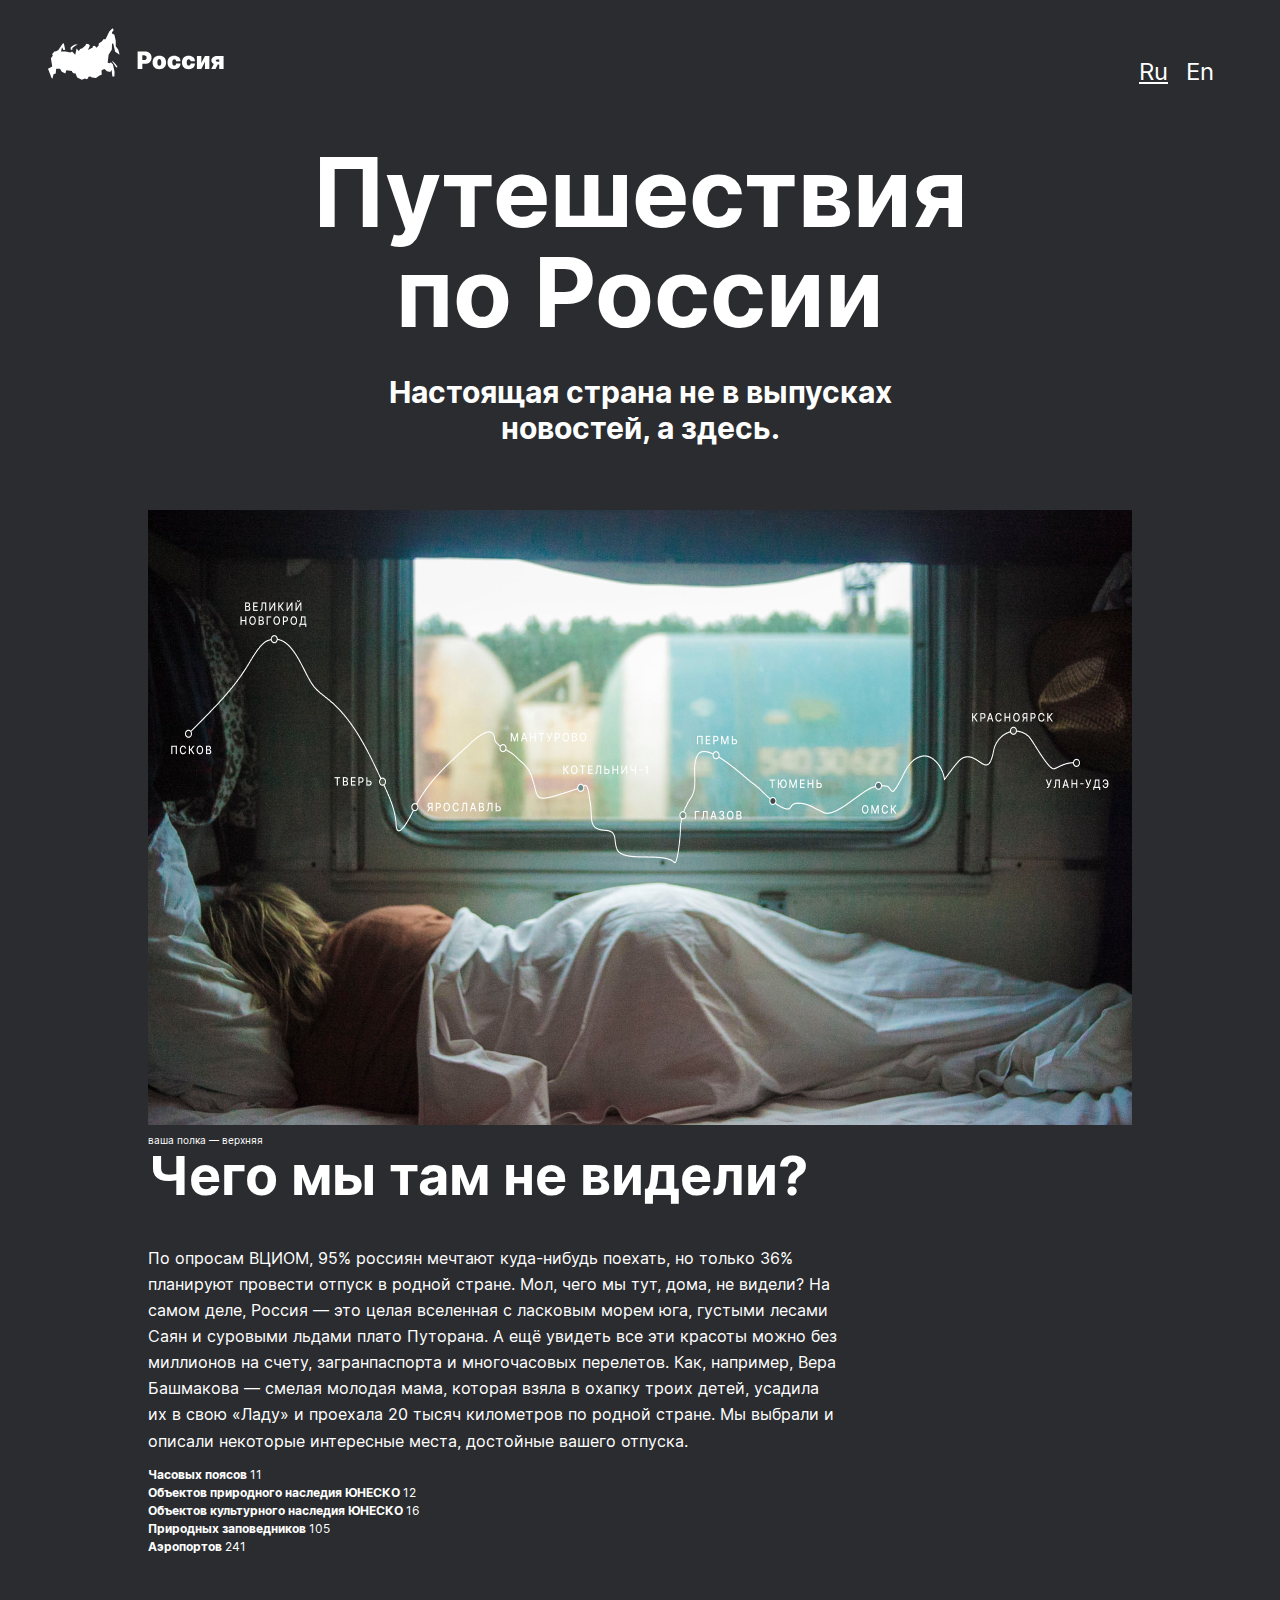
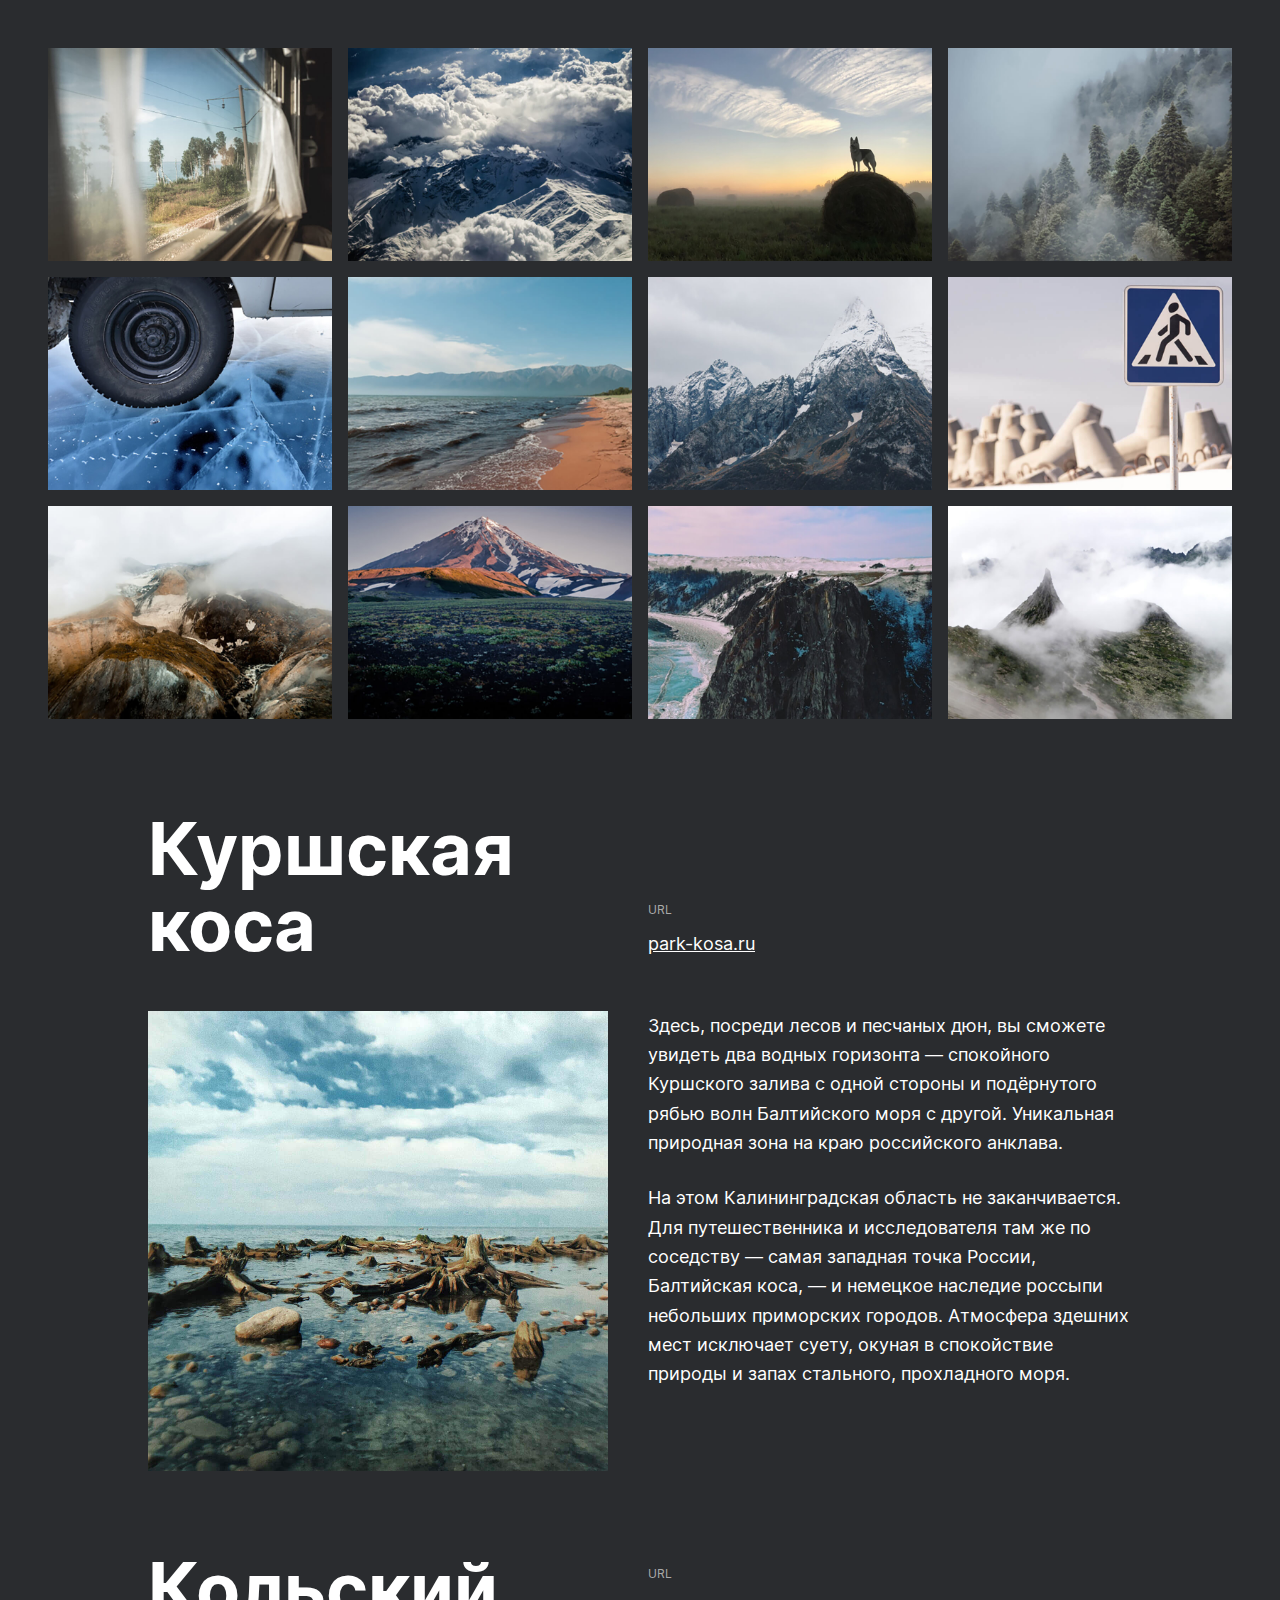
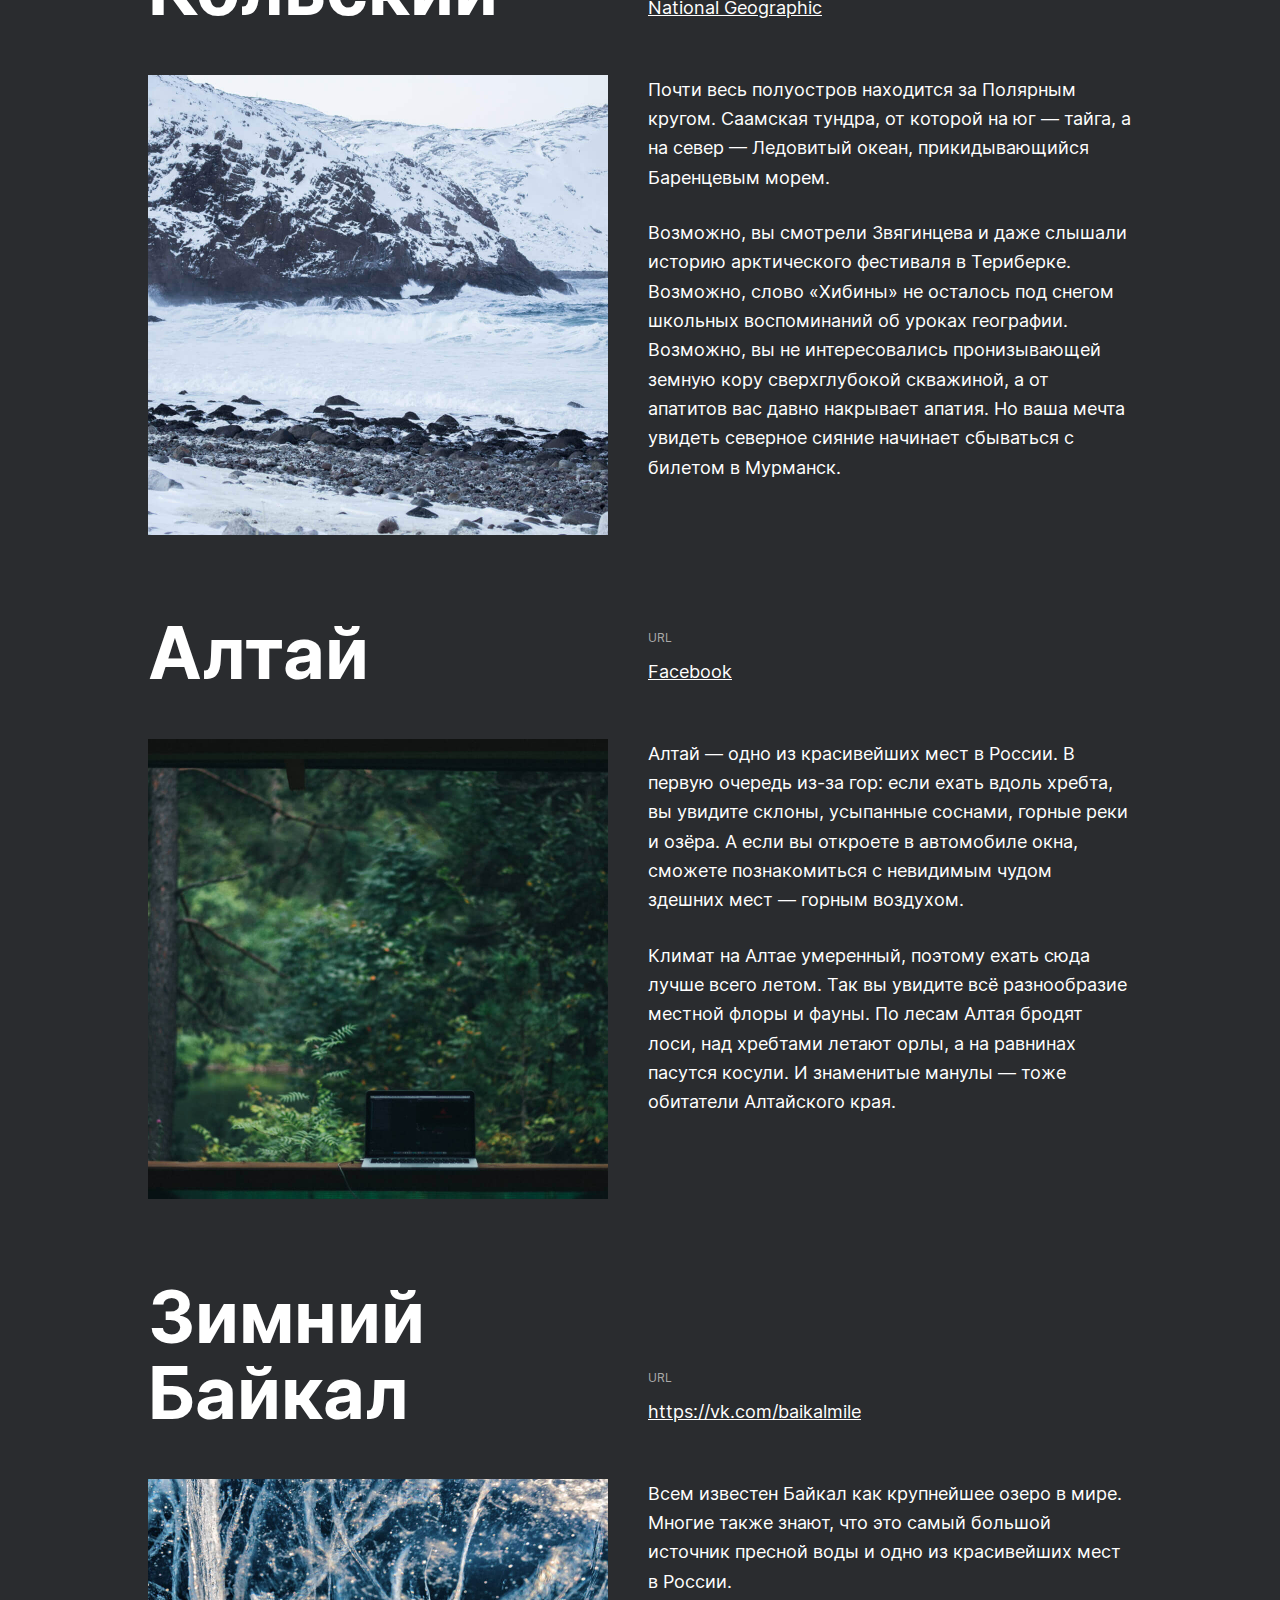
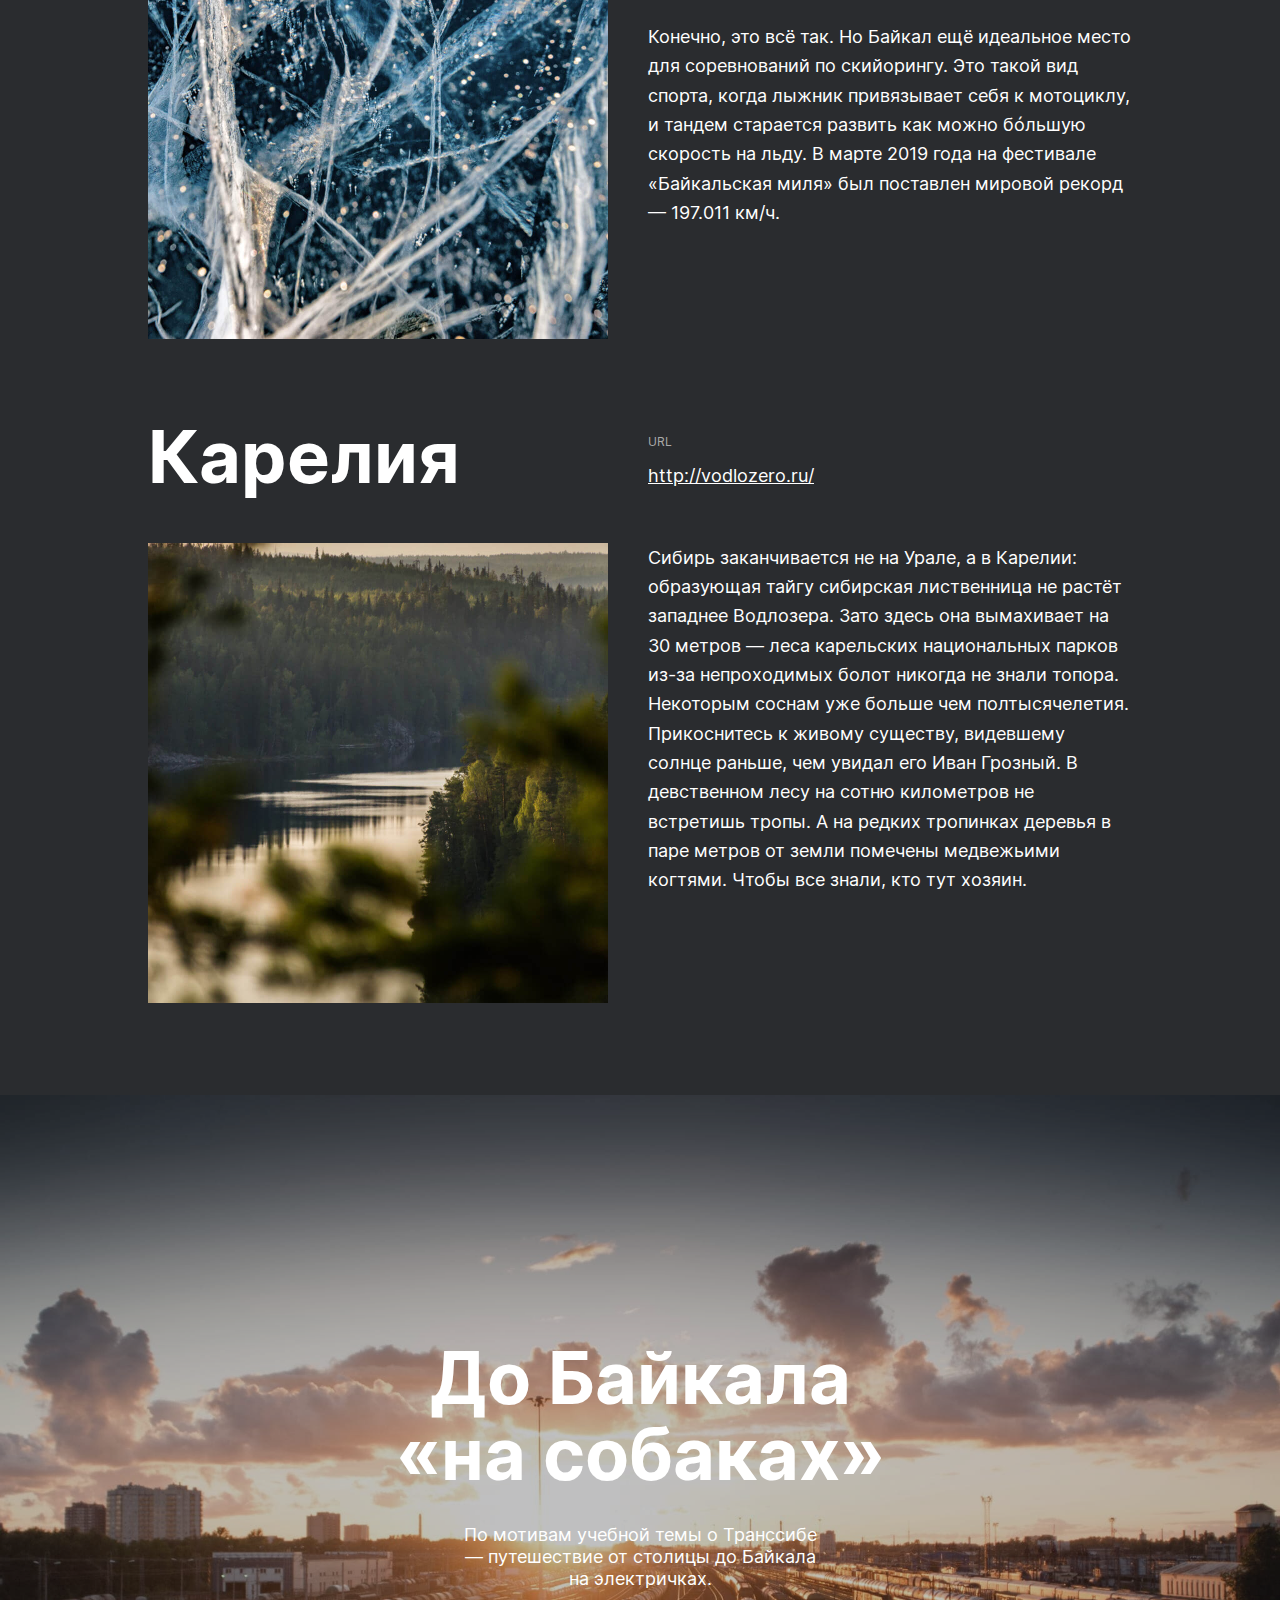
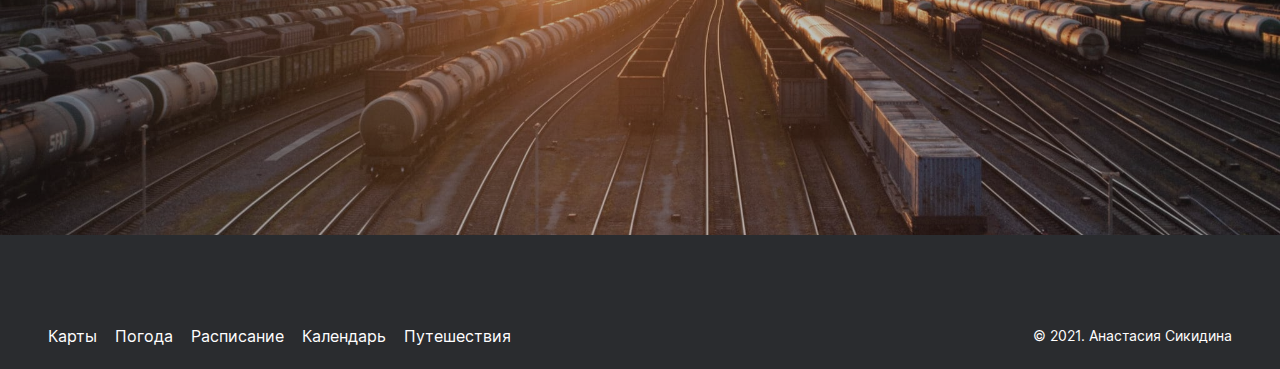
==== index.html @ 718be1f3 "russian__travel" ====
<!DOCTYPE html>
<html lang="ru">
<head>
  <meta charset="UTF-8">
  <meta name="viewport" content="width=device-width, initial-scale=1.0">
  <title>Путешествия по России</title>
  <link rel="stylesheet" href="./pages/index.css">
</head>

<body>
    
  <div class="page">

    <header class="header">

        <img class="header__logo" src="./images/header-logo.svg" alt="Россия логотип">
        <ul class="header__lang-links">
            <li>
              <a href="#" class="header__lang-link header__lang-link_active">Ru</a>
            </li>
            <li>
              <a href="#" class="header__lang-link">En</a>
            </li>
        </ul>

    </header>

    <main class="content">

      <section class="lead">

        <h1 class="lead__title">Путешествия по России</h1>
        <h2 class="lead__subtitle">Настоящая страна не в выпусках новостей, а здесь.</h2>
        <img class="lead__image" src="./images/polka__lead.png" alt="Верхняя полка">
        <p class="lead__caption">ваша полка — верхняя</p>
     
      </section>

      <section class="intro">

        <h2 class="intro__title">Чего мы там не видели?</h2>

        <p class="intro__text">По опросам ВЦИОМ, 95% россиян мечтают куда-нибудь поехать, но только 36%
                               планируют провести отпуск в родной стране. Мол, чего мы тут, дома, не видели? На 
                               самом деле, Россия — это целая вселенная с ласковым морем юга, густыми лесами 
                               Саян и суровыми льдами плато Путорана. А ещё увидеть все эти красоты можно без 
                               миллионов на счету, загранпаспорта и многочасовых перелетов. Как, например, Вера 
                               Башмакова — смелая молодая мама, которая взяла в охапку троих детей, усадила их 
                               в свою «Ладу» и проехала 20 тысяч километров по родной стране. Мы выбрали и 
                               описали некоторые интересные места, достойные вашего отпуска.
                              </p>
        
        <ul class="intro__list">
          <li class="intro__list-item">Часовых поясов <span class="intro__list-number">11</span></li> 
          
          <li class="intro__list-item">Объектов природного наследия ЮНЕСКО <span class="intro__list-number">12</span></li>

          <li class="intro__list-item">Объектов культурного наследия ЮНЕСКО <span class="intro__list-number">16</span></li>

          <li class="intro__list-item">Природных заповедников <span class="intro__list-number">105</span></li>

          <li class="intro__list-item">Аэропортов <span class="intro__list-number">241</span></li>
        </ul>                      
      </section>

      <section class="photo-grid">
        <img class="photo-grid__item" src="./images/photo-grid-train.jpg" alt="train">

        <img class="photo-grid__item" src="./images/photo-grid-atharva-tulsi.jpg" alt="mountins">

        <img class="photo-grid__item" src="./images/photo-grid-tuman.jpg" alt="fog">

        <img class="photo-grid__item" src="./images/photo-grid-sochi.jpg" alt="sochi">

        <img class="photo-grid__item" src="./images/photo-grid-arisa.jpg" alt="ice">

        <img class="photo-grid__item" src="./images/photo-grid-baikal.jpg" alt="baikal">

        <img class="photo-grid__item" src="./images/photo-grid-elbrus.jpg" alt="elbrus">

        <img class="photo-grid__item" src="./images/photo-grid-kondratiev.jpg" alt="sign">

        <img class="photo-grid__item" src="./images/photo-grid-kamchatka-1.jpg" alt="kamchatka">

        <img class="photo-grid__item" src="./images/photo-grid-kamchatka-2.jpg" alt="kamchatka2">

        <img class="photo-grid__item" src="./images/photo-grid-baikal-2.jpg" alt="baikal2">

        <img class="photo-grid__item" src="./images/photo-grid-ergaki.jpg" alt="ergaki">

      </section>
      
      <section class="places">
        <article class="place">

          <h2 class="place__title">Куршская коса</h2>

          <div class="place__website">
            <p class="place__url-heading">URL</p>

            <a class="place__link" href="http://park-kosa.ru" target="_blank" rel="noopener">park-kosa.ru</a>

          </div>  

          <img class="place__image" src="./images/place-kosa.jpg" alt="kurshskaiya kosa">

          <div class="place__paragraphs">
              <p class="place__paragraph">Здесь, посреди лесов и песчаных дюн, вы сможете
                                        увидеть два водных горизонта — спокойного
                                        Куршского залива с одной стороны и подёрнутого
                                        рябью волн Балтийского моря с другой. Уникальная 
                                        природная зона на краю российского анклава.
                                      </p>

              <p class="place__paragraph">На этом Калининградская область не заканчивается. 
                                        Для путешественника и исследователя там же по 
                                        соседству — самая западная точка России, 
                                        Балтийская коса, — и немецкое наследие россыпи 
                                        небольших приморских городов. Атмосфера здешних 
                                        мест исключает суету, окуная в спокойствие 
                                        природы и запах стального, прохладного моря.
                                      </p>
          </div>

        </article>

        <article class="place">

          <h2 class="place__title">Кольский</h2>

          <div class="place__website">
            <p class="place__url-heading">URL</p>

            <a class="place__link" href="https://yourshot.nationalgeographic.com/photos/?keywords=kolskiy" target="_blank" rel="noopener">National Geographic</a>
          
          </div>  
          
          <img class="place__image" src="./images/place-kolsky.jpg" alt="kolsky">

          <div class="place__paragraphs">
              <p class="place__paragraph">Почти весь полуостров находится за Полярным 
                                        кругом. Саамская тундра, от которой на юг — 
                                        тайга, а на север — Ледовитый океан, 
                                        прикидывающийся Баренцевым морем.
                                      </p>

              <p class="place__paragraph">Возможно, вы смотрели Звягинцева и даже слышали 
                                        историю арктического фестиваля в Териберке. 
                                        Возможно, слово «Хибины» не осталось под снегом 
                                        школьных воспоминаний об уроках географии. 
                                        Возможно, вы не интересовались пронизывающей 
                                        земную кору сверхглубокой скважиной, а от апатитов 
                                        вас давно накрывает апатия. Но ваша мечта увидеть 
                                        северное сияние начинает сбываться с билетом
                                        в Мурманск.
                                      </p>   
          </div>                                                 
          

        </article>

        <article class="place">

          <h2 class="place__title">Алтай</h2>

          <div class="place__website">
            <p class="place__url-heading">URL</p>

            <a class="place__link" href=" https://www.facebook.com/vera.bashmakova/posts/10156011613718822" target="_blank" rel="noopener">Facebook</a>

          </div>

          <img class="place__image" src="./images/place-altai.jpg" alt="altai">
          
          <div class="place__paragraphs">
              <p class="place__paragraph">Алтай — одно из красивейших мест в России. 
                                        В первую очередь из-за гор: если ехать вдоль хребта, 
                                        вы увидите склоны, усыпанные соснами, горные реки 
                                        и озёра. А если вы откроете в автомобиле окна, 
                                        сможете познакомиться с невидимым чудом здешних 
                                        мест — горным воздухом.
                                      </p>

              <p class="place__paragraph">Климат на Алтае умеренный, поэтому ехать сюда 
                                        лучше всего летом. Так вы увидите всё разнообразие 
                                        местной флоры и фауны. По лесам Алтая бродят 
                                        лоси, над хребтами летают орлы, а на равнинах 
                                        пасутся косули. И знаменитые манулы — тоже 
                                        обитатели Алтайского края.
                                      </p>                          
          </div>
          
        </article>

        <article class="place">
          <h2 class="place__title">Зимний Байкал</h2>

          <div class="place__website">
            <p class="place__url-heading">URL</p>
            
            <a class="place__link" href="https://vk.com/baikalmile" target="_blank" rel="noopener">https://vk.com/baikalmile</a>

          </div>

          <img class="place__image" src="./images/place-winter-baikal.jpg" alt="baikal">

          <div class="place__paragraphs">
              <p class="place__paragraph">Всем известен Байкал как крупнейшее озеро 
                                        в мире. Многие также знают, что это самый большой 
                                        источник пресной воды и одно из красивейших мест 
                                        в России.
                                      </p>

              <p class="place__paragraph">Конечно, это всё так. Но Байкал ещё идеальное 
                                        место для соревнований по скийорингу. Это такой 
                                        вид спорта, когда лыжник привязывает себя 
                                        к мотоциклу, и тандем старается развить как можно 
                                        бóльшую скорость на льду. В марте 2019 года на 
                                        фестивале «Байкальская миля» был поставлен 
                                        мировой рекорд — 197.011 км/ч.
                                      </p> 
          </div>                                                   
        
        </article>

        <article class="place">
          <h2 class="place__title">Карелия</h2>

          <div class="place__website">
            <p class="place__url-heading">URL</p>

            <a class="place__link" href="http://vodlozero.ru" target="_blank" rel="noopener">http://vodlozero.ru/</a>

          </div>

          <img class="place__image" src="./images/place-karelia.jpg" alt="karelia">
          
          <div class="place__paragraphs">
              <p class="place__paragraph">Сибирь заканчивается не на Урале, а в Карелии: 
                                        образующая тайгу сибирская лиственница не растёт 
                                        западнее Водлозера. Зато здесь она вымахивает на 
                                        30 метров — леса карельских национальных парков 
                                        из-за непроходимых болот никогда не знали топора. 
                                        Некоторым соснам уже больше чем полтысячелетия. 
                                        Прикоснитесь к живому существу, видевшему 
                                        солнце раньше, чем увидал его Иван Грозный. 
                                        В девственном лесу на сотню километров не 
                                        встретишь тропы. А на редких тропинках деревья 
                                        в паре метров от земли помечены медвежьими 
                                        когтями. Чтобы все знали, кто тут хозяин.
                                      </p>
          </div>                          

        </article>
      </section>

      <section class="cover">

        <a class="cover__overlay" href="https://stampsy.com/na-elektrichkakh-do-baikala" target="_blank" rel="noopener">
        
          <h2 class="cover__title">До Байкала «на собаках»</h2>

          <p class="cover__subtitle">По мотивам учебной темы о Транссибе 
                                     — путешествие от столицы до Байкала 
                                     на электричках.
                                    </p>

        </a>
      </section>


    </main>

    <footer class="footer">
      <nav class="footer__nav">
        <ul class="footer__links">
          <li class="footer__link">
            <a class="footer__link-item" href="https://yandex.ru/maps" target="_blank" rel="noopener">Карты</a>
          </li>

          <li class="footer__link">
            <a class="footer__link-item" href="https://yandex.ru/pogoda" target="_blank" rel="noopener">Погода</a>
          </li>

          <li class="footer__link">
            <a class="footer__link-item" href="https://rasp.yandex.ru" target="_blank" rel="noopener">Расписание</a>
          </li>

          <li class="footer__link">
            <a class="footer__link-item" href="https://calendar.yandex.ru" target="_blank" rel="noopener">Календарь</a>
          </li>

          <li class="footer__link">
            <a class="footer__link-item" href="https://travel.yandex.ru" target="_blank" rel="noopener">Путешествия</a>
          </li>
        </ul>
      </nav>

      <a class="footer__copyright" href="https://www.instagram.com/_anastas_s_/" target="_blank" rel="noopener">&copy; 2021. Анастасия Сикидина</a>
    </footer>

  </div>
</body>  
</html>
---- pages/index.css ----
@import url(../vendor/normalize.css);

@import url(../fonts/fonts.css);
/*
@import url(../blocks/root/root.css);*/
@import url(../blocks/page/page.css);
@import url(../blocks/header/header.css);
@import url(../blocks/lead/lead.css);
@import url(../blocks/intro/intro.css);
@import url(../blocks/photo-grid/photo-grid.css);
@import url(../blocks/places/places.css);
@import url(../blocks/place/place.css);
@import url(../blocks/cover/cover.css);
@import url(../blocks/footer/footer.css);
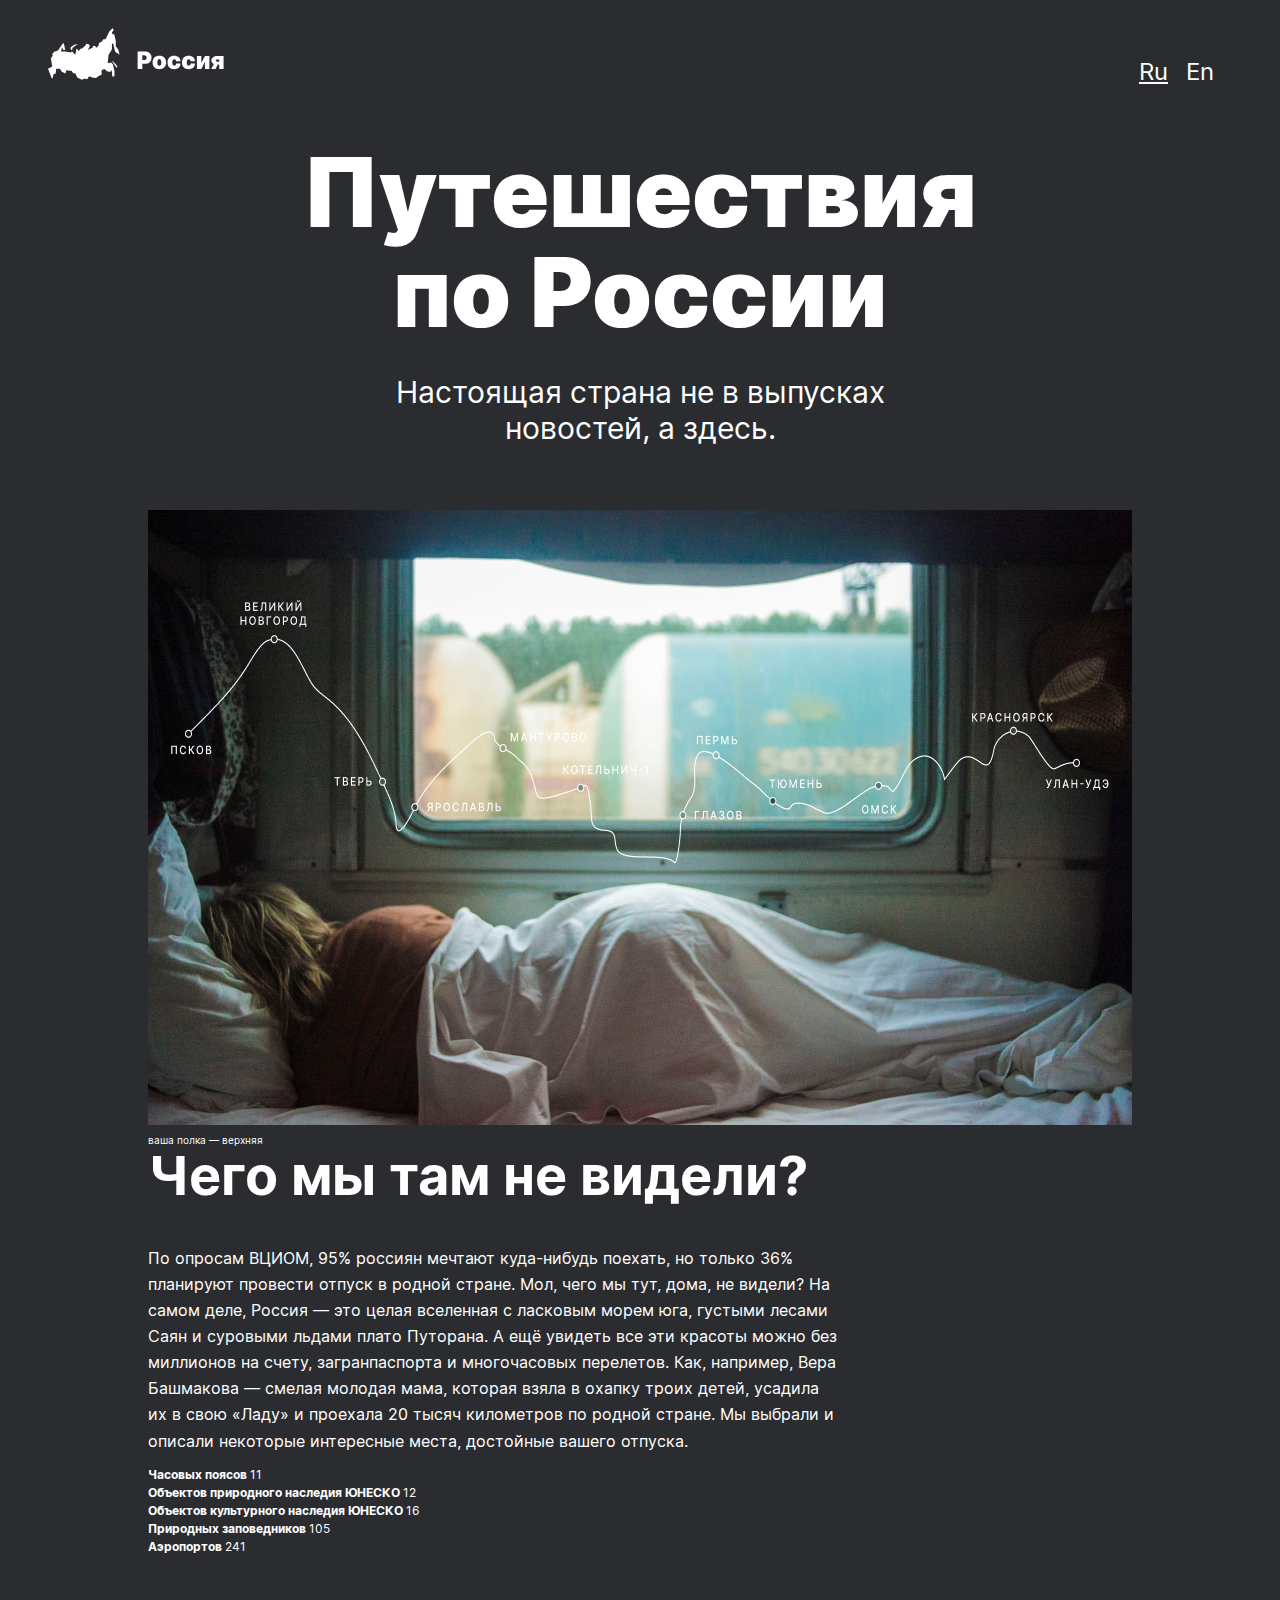
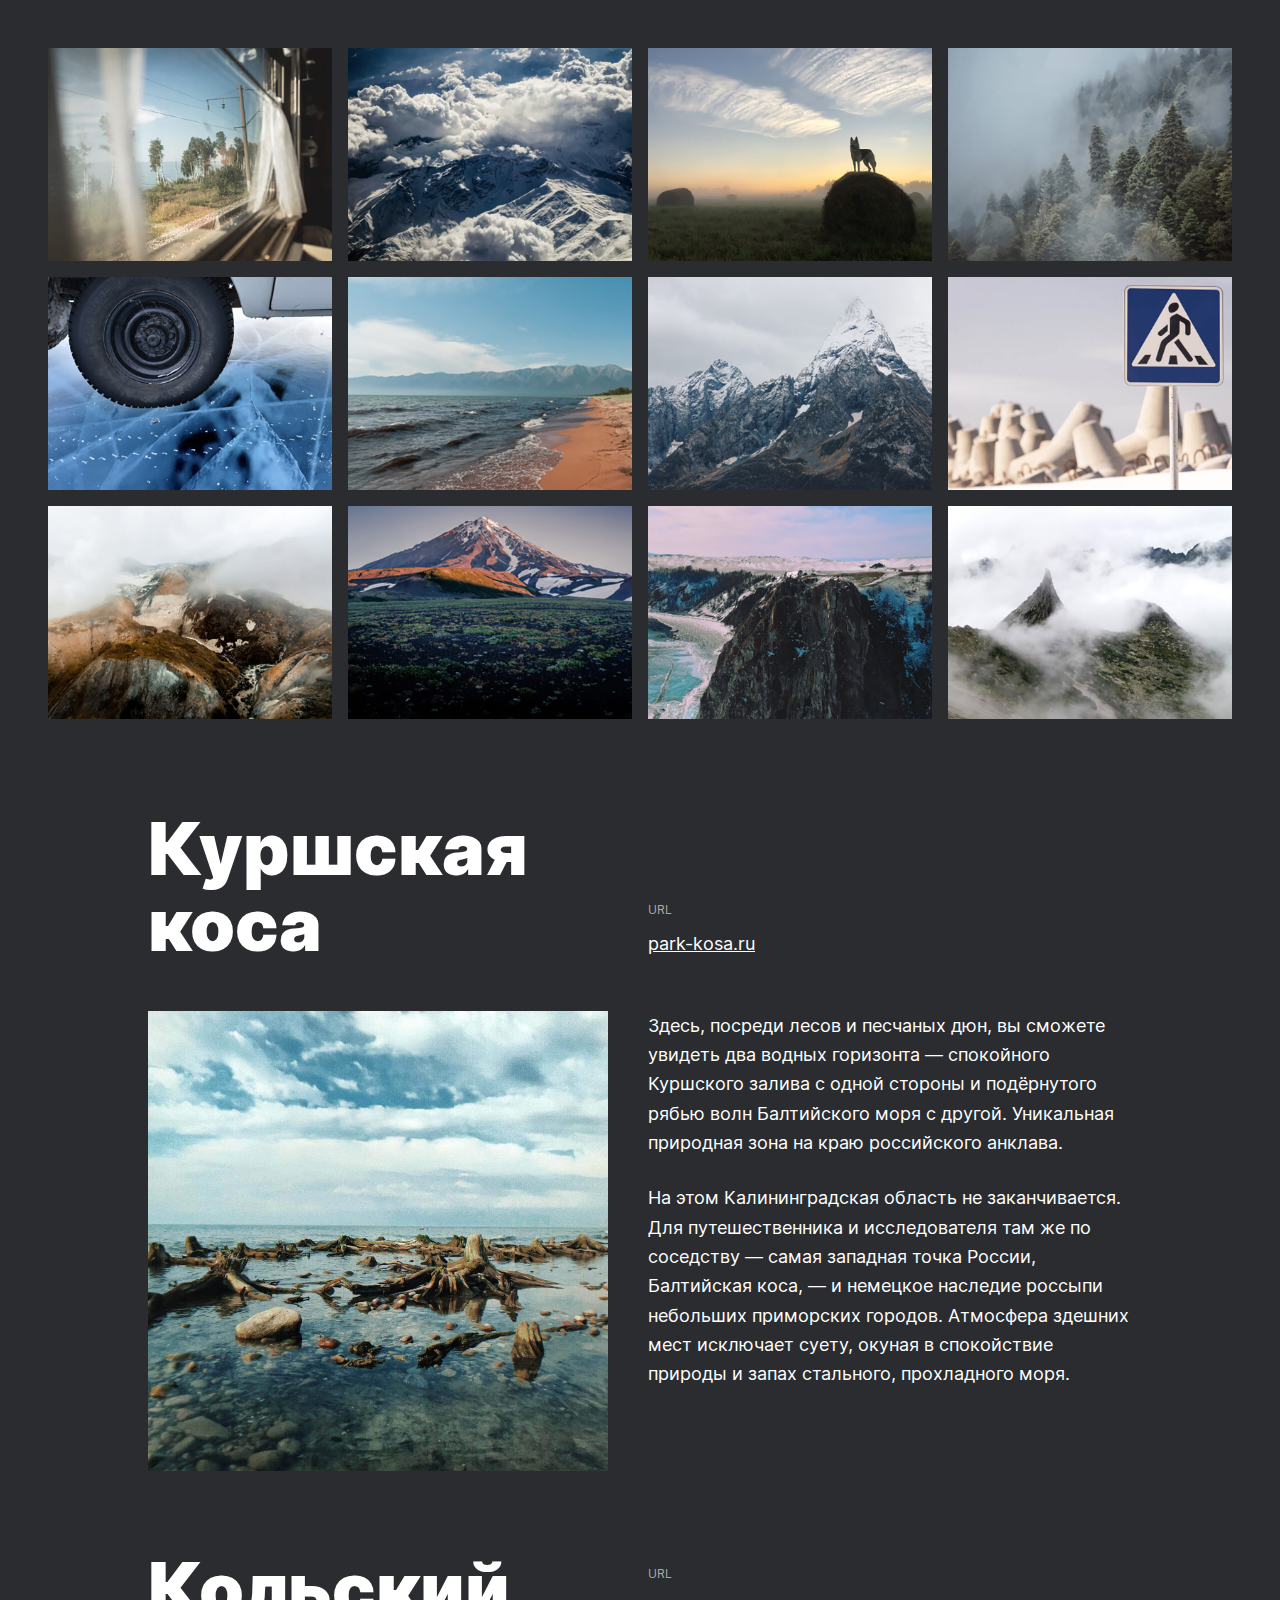
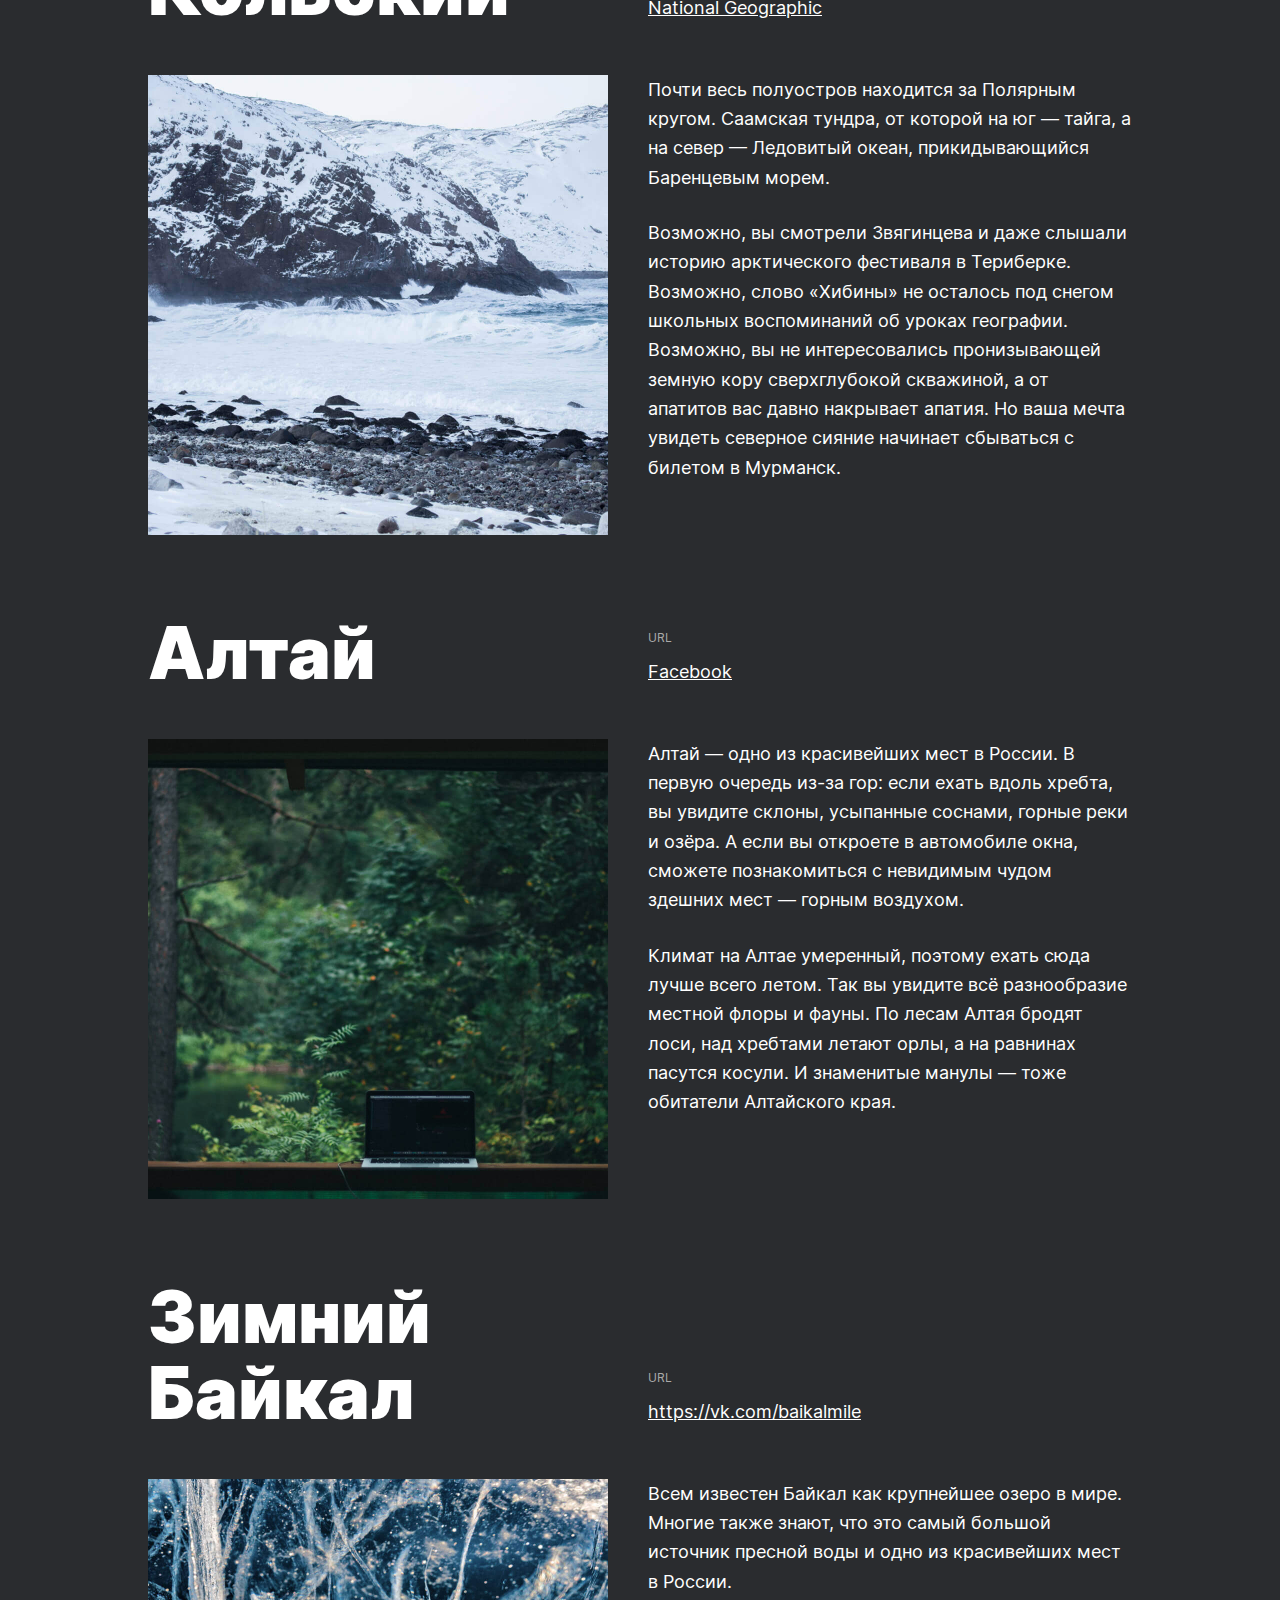
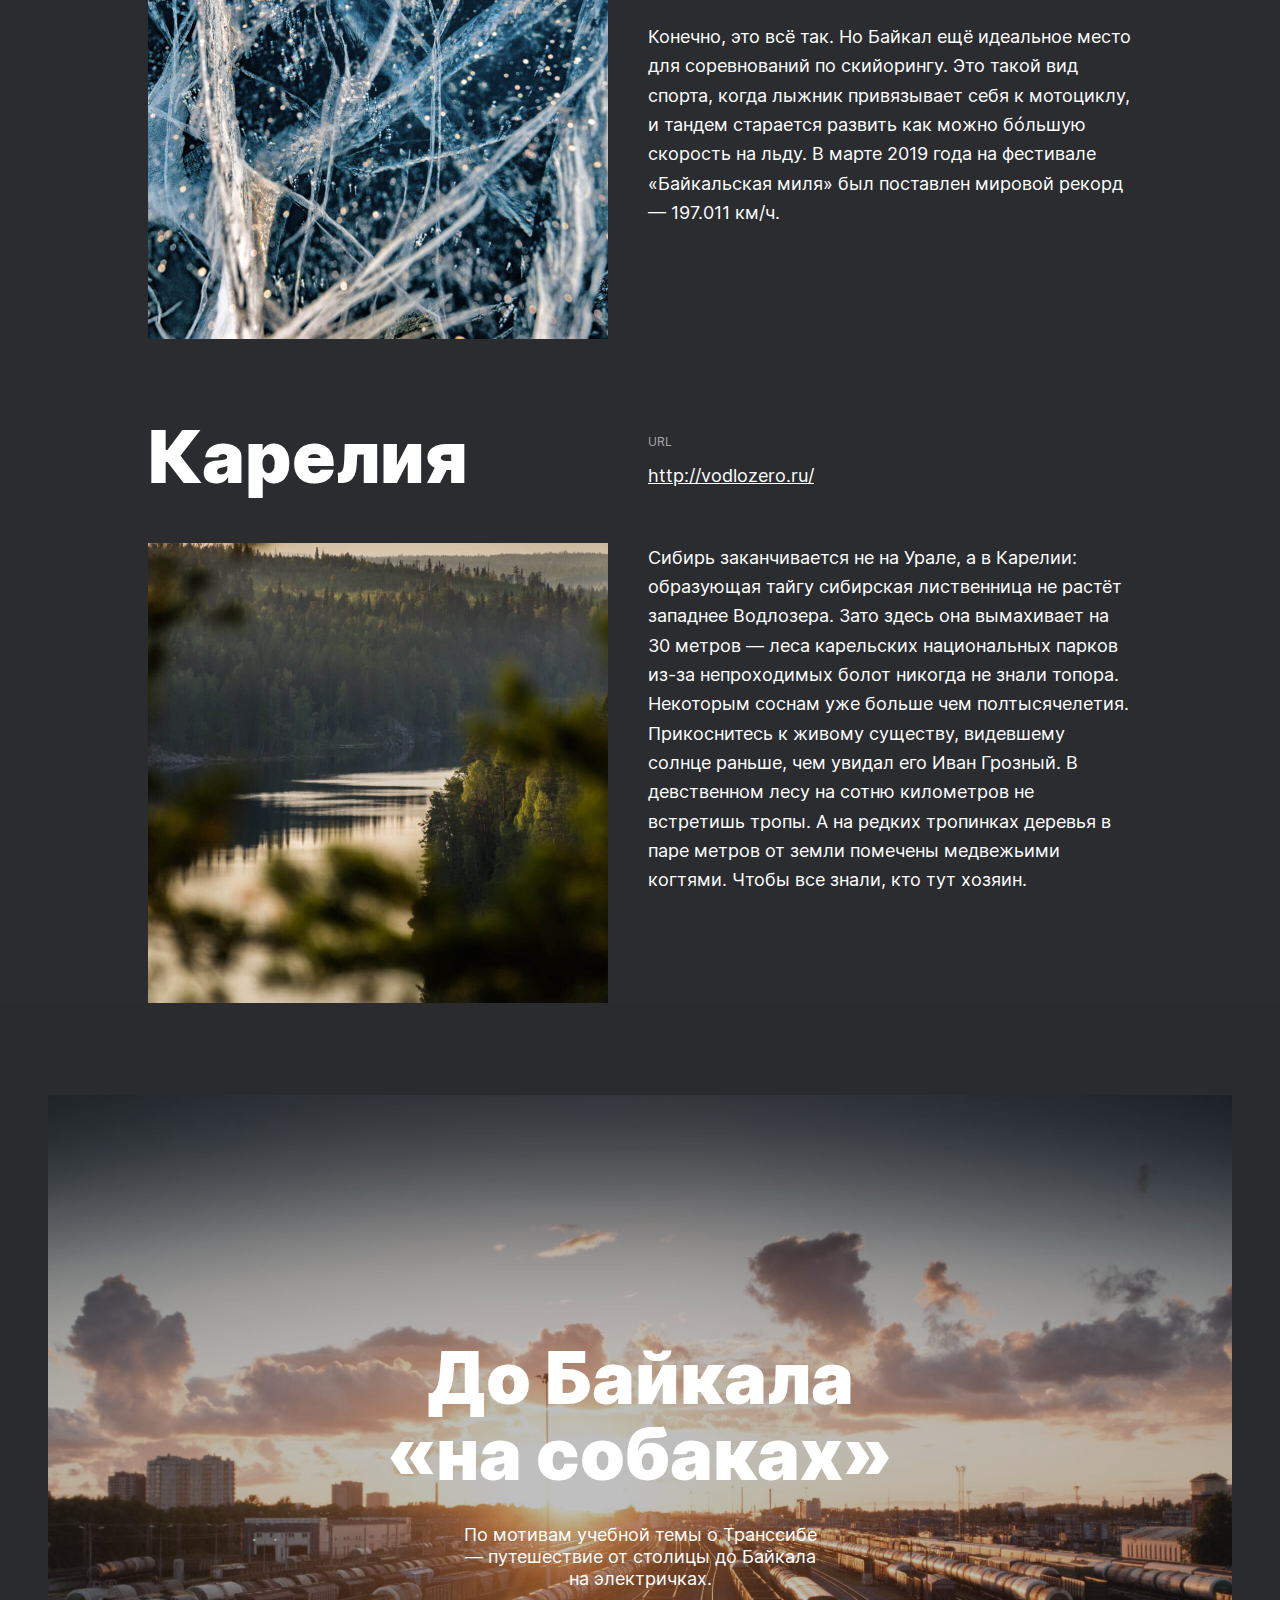
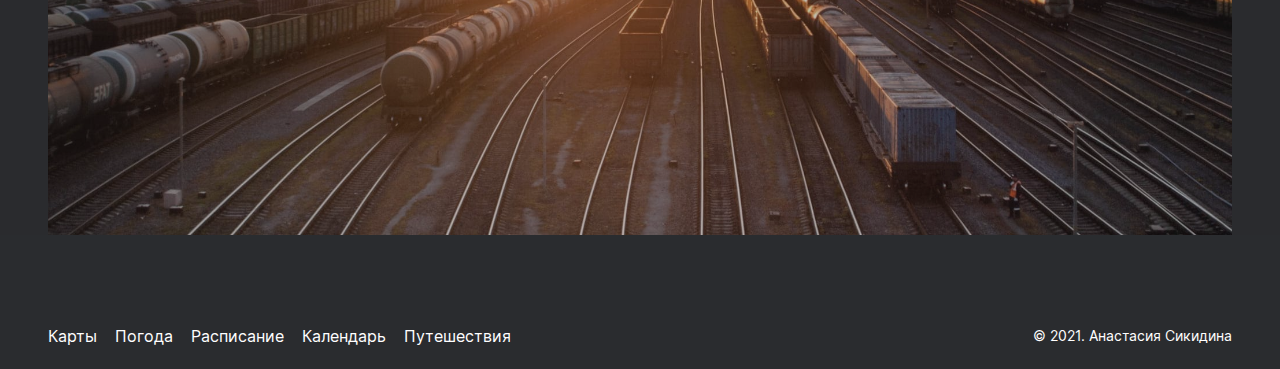
==== commit 15d4a6a8: "Add files via upload" ====
--- a/index.html
+++ b/index.html
@@ -1,307 +1,307 @@
-<!DOCTYPE html>
-<html lang="ru">
-<head>
-  <meta charset="UTF-8">
-  <meta name="viewport" content="width=device-width, initial-scale=1.0">
-  <title>Путешествия по России</title>
-  <link rel="stylesheet" href="./pages/index.css">
-</head>
-
-<body>
-    
-  <div class="page">
-
-    <header class="header">
-
-        <img class="header__logo" src="./images/header-logo.svg" alt="Россия логотип">
-        <ul class="header__lang-links">
-            <li>
-              <a href="#" class="header__lang-link header__lang-link_active">Ru</a>
-            </li>
-            <li>
-              <a href="#" class="header__lang-link">En</a>
-            </li>
-        </ul>
-
-    </header>
-
-    <main class="content">
-
-      <section class="lead">
-
-        <h1 class="lead__title">Путешествия по России</h1>
-        <h2 class="lead__subtitle">Настоящая страна не в выпусках новостей, а здесь.</h2>
-        <img class="lead__image" src="./images/polka__lead.png" alt="Верхняя полка">
-        <p class="lead__caption">ваша полка — верхняя</p>
-     
-      </section>
-
-      <section class="intro">
-
-        <h2 class="intro__title">Чего мы там не видели?</h2>
-
-        <p class="intro__text">По опросам ВЦИОМ, 95% россиян мечтают куда-нибудь поехать, но только 36%
-                               планируют провести отпуск в родной стране. Мол, чего мы тут, дома, не видели? На 
-                               самом деле, Россия — это целая вселенная с ласковым морем юга, густыми лесами 
-                               Саян и суровыми льдами плато Путорана. А ещё увидеть все эти красоты можно без 
-                               миллионов на счету, загранпаспорта и многочасовых перелетов. Как, например, Вера 
-                               Башмакова — смелая молодая мама, которая взяла в охапку троих детей, усадила их 
-                               в свою «Ладу» и проехала 20 тысяч километров по родной стране. Мы выбрали и 
-                               описали некоторые интересные места, достойные вашего отпуска.
-                              </p>
-        
-        <ul class="intro__list">
-          <li class="intro__list-item">Часовых поясов <span class="intro__list-number">11</span></li> 
-          
-          <li class="intro__list-item">Объектов природного наследия ЮНЕСКО <span class="intro__list-number">12</span></li>
-
-          <li class="intro__list-item">Объектов культурного наследия ЮНЕСКО <span class="intro__list-number">16</span></li>
-
-          <li class="intro__list-item">Природных заповедников <span class="intro__list-number">105</span></li>
-
-          <li class="intro__list-item">Аэропортов <span class="intro__list-number">241</span></li>
-        </ul>                      
-      </section>
-
-      <section class="photo-grid">
-        <img class="photo-grid__item" src="./images/photo-grid-train.jpg" alt="train">
-
-        <img class="photo-grid__item" src="./images/photo-grid-atharva-tulsi.jpg" alt="mountins">
-
-        <img class="photo-grid__item" src="./images/photo-grid-tuman.jpg" alt="fog">
-
-        <img class="photo-grid__item" src="./images/photo-grid-sochi.jpg" alt="sochi">
-
-        <img class="photo-grid__item" src="./images/photo-grid-arisa.jpg" alt="ice">
-
-        <img class="photo-grid__item" src="./images/photo-grid-baikal.jpg" alt="baikal">
-
-        <img class="photo-grid__item" src="./images/photo-grid-elbrus.jpg" alt="elbrus">
-
-        <img class="photo-grid__item" src="./images/photo-grid-kondratiev.jpg" alt="sign">
-
-        <img class="photo-grid__item" src="./images/photo-grid-kamchatka-1.jpg" alt="kamchatka">
-
-        <img class="photo-grid__item" src="./images/photo-grid-kamchatka-2.jpg" alt="kamchatka2">
-
-        <img class="photo-grid__item" src="./images/photo-grid-baikal-2.jpg" alt="baikal2">
-
-        <img class="photo-grid__item" src="./images/photo-grid-ergaki.jpg" alt="ergaki">
-
-      </section>
-      
-      <section class="places">
-        <article class="place">
-
-          <h2 class="place__title">Куршская коса</h2>
-
-          <div class="place__website">
-            <p class="place__url-heading">URL</p>
-
-            <a class="place__link" href="http://park-kosa.ru" target="_blank" rel="noopener">park-kosa.ru</a>
-
-          </div>  
-
-          <img class="place__image" src="./images/place-kosa.jpg" alt="kurshskaiya kosa">
-
-          <div class="place__paragraphs">
-              <p class="place__paragraph">Здесь, посреди лесов и песчаных дюн, вы сможете
-                                        увидеть два водных горизонта — спокойного
-                                        Куршского залива с одной стороны и подёрнутого
-                                        рябью волн Балтийского моря с другой. Уникальная 
-                                        природная зона на краю российского анклава.
-                                      </p>
-
-              <p class="place__paragraph">На этом Калининградская область не заканчивается. 
-                                        Для путешественника и исследователя там же по 
-                                        соседству — самая западная точка России, 
-                                        Балтийская коса, — и немецкое наследие россыпи 
-                                        небольших приморских городов. Атмосфера здешних 
-                                        мест исключает суету, окуная в спокойствие 
-                                        природы и запах стального, прохладного моря.
-                                      </p>
-          </div>
-
-        </article>
-
-        <article class="place">
-
-          <h2 class="place__title">Кольский</h2>
-
-          <div class="place__website">
-            <p class="place__url-heading">URL</p>
-
-            <a class="place__link" href="https://yourshot.nationalgeographic.com/photos/?keywords=kolskiy" target="_blank" rel="noopener">National Geographic</a>
-          
-          </div>  
-          
-          <img class="place__image" src="./images/place-kolsky.jpg" alt="kolsky">
-
-          <div class="place__paragraphs">
-              <p class="place__paragraph">Почти весь полуостров находится за Полярным 
-                                        кругом. Саамская тундра, от которой на юг — 
-                                        тайга, а на север — Ледовитый океан, 
-                                        прикидывающийся Баренцевым морем.
-                                      </p>
-
-              <p class="place__paragraph">Возможно, вы смотрели Звягинцева и даже слышали 
-                                        историю арктического фестиваля в Териберке. 
-                                        Возможно, слово «Хибины» не осталось под снегом 
-                                        школьных воспоминаний об уроках географии. 
-                                        Возможно, вы не интересовались пронизывающей 
-                                        земную кору сверхглубокой скважиной, а от апатитов 
-                                        вас давно накрывает апатия. Но ваша мечта увидеть 
-                                        северное сияние начинает сбываться с билетом
-                                        в Мурманск.
-                                      </p>   
-          </div>                                                 
-          
-
-        </article>
-
-        <article class="place">
-
-          <h2 class="place__title">Алтай</h2>
-
-          <div class="place__website">
-            <p class="place__url-heading">URL</p>
-
-            <a class="place__link" href=" https://www.facebook.com/vera.bashmakova/posts/10156011613718822" target="_blank" rel="noopener">Facebook</a>
-
-          </div>
-
-          <img class="place__image" src="./images/place-altai.jpg" alt="altai">
-          
-          <div class="place__paragraphs">
-              <p class="place__paragraph">Алтай — одно из красивейших мест в России. 
-                                        В первую очередь из-за гор: если ехать вдоль хребта, 
-                                        вы увидите склоны, усыпанные соснами, горные реки 
-                                        и озёра. А если вы откроете в автомобиле окна, 
-                                        сможете познакомиться с невидимым чудом здешних 
-                                        мест — горным воздухом.
-                                      </p>
-
-              <p class="place__paragraph">Климат на Алтае умеренный, поэтому ехать сюда 
-                                        лучше всего летом. Так вы увидите всё разнообразие 
-                                        местной флоры и фауны. По лесам Алтая бродят 
-                                        лоси, над хребтами летают орлы, а на равнинах 
-                                        пасутся косули. И знаменитые манулы — тоже 
-                                        обитатели Алтайского края.
-                                      </p>                          
-          </div>
-          
-        </article>
-
-        <article class="place">
-          <h2 class="place__title">Зимний Байкал</h2>
-
-          <div class="place__website">
-            <p class="place__url-heading">URL</p>
-            
-            <a class="place__link" href="https://vk.com/baikalmile" target="_blank" rel="noopener">https://vk.com/baikalmile</a>
-
-          </div>
-
-          <img class="place__image" src="./images/place-winter-baikal.jpg" alt="baikal">
-
-          <div class="place__paragraphs">
-              <p class="place__paragraph">Всем известен Байкал как крупнейшее озеро 
-                                        в мире. Многие также знают, что это самый большой 
-                                        источник пресной воды и одно из красивейших мест 
-                                        в России.
-                                      </p>
-
-              <p class="place__paragraph">Конечно, это всё так. Но Байкал ещё идеальное 
-                                        место для соревнований по скийорингу. Это такой 
-                                        вид спорта, когда лыжник привязывает себя 
-                                        к мотоциклу, и тандем старается развить как можно 
-                                        бóльшую скорость на льду. В марте 2019 года на 
-                                        фестивале «Байкальская миля» был поставлен 
-                                        мировой рекорд — 197.011 км/ч.
-                                      </p> 
-          </div>                                                   
-        
-        </article>
-
-        <article class="place">
-          <h2 class="place__title">Карелия</h2>
-
-          <div class="place__website">
-            <p class="place__url-heading">URL</p>
-
-            <a class="place__link" href="http://vodlozero.ru" target="_blank" rel="noopener">http://vodlozero.ru/</a>
-
-          </div>
-
-          <img class="place__image" src="./images/place-karelia.jpg" alt="karelia">
-          
-          <div class="place__paragraphs">
-              <p class="place__paragraph">Сибирь заканчивается не на Урале, а в Карелии: 
-                                        образующая тайгу сибирская лиственница не растёт 
-                                        западнее Водлозера. Зато здесь она вымахивает на 
-                                        30 метров — леса карельских национальных парков 
-                                        из-за непроходимых болот никогда не знали топора. 
-                                        Некоторым соснам уже больше чем полтысячелетия. 
-                                        Прикоснитесь к живому существу, видевшему 
-                                        солнце раньше, чем увидал его Иван Грозный. 
-                                        В девственном лесу на сотню километров не 
-                                        встретишь тропы. А на редких тропинках деревья 
-                                        в паре метров от земли помечены медвежьими 
-                                        когтями. Чтобы все знали, кто тут хозяин.
-                                      </p>
-          </div>                          
-
-        </article>
-      </section>
-
-      <section class="cover">
-
-        <a class="cover__overlay" href="https://stampsy.com/na-elektrichkakh-do-baikala" target="_blank" rel="noopener">
-        
-          <h2 class="cover__title">До Байкала «на собаках»</h2>
-
-          <p class="cover__subtitle">По мотивам учебной темы о Транссибе 
-                                     — путешествие от столицы до Байкала 
-                                     на электричках.
-                                    </p>
-
-        </a>
-      </section>
-
-
-    </main>
-
-    <footer class="footer">
-      <nav class="footer__nav">
-        <ul class="footer__links">
-          <li class="footer__link">
-            <a class="footer__link-item" href="https://yandex.ru/maps" target="_blank" rel="noopener">Карты</a>
-          </li>
-
-          <li class="footer__link">
-            <a class="footer__link-item" href="https://yandex.ru/pogoda" target="_blank" rel="noopener">Погода</a>
-          </li>
-
-          <li class="footer__link">
-            <a class="footer__link-item" href="https://rasp.yandex.ru" target="_blank" rel="noopener">Расписание</a>
-          </li>
-
-          <li class="footer__link">
-            <a class="footer__link-item" href="https://calendar.yandex.ru" target="_blank" rel="noopener">Календарь</a>
-          </li>
-
-          <li class="footer__link">
-            <a class="footer__link-item" href="https://travel.yandex.ru" target="_blank" rel="noopener">Путешествия</a>
-          </li>
-        </ul>
-      </nav>
-
-      <a class="footer__copyright" href="https://www.instagram.com/_anastas_s_/" target="_blank" rel="noopener">&copy; 2021. Анастасия Сикидина</a>
-    </footer>
-
-  </div>
-</body>  
-</html>
-
-
-
+<!DOCTYPE html>
+<html lang="ru">
+<head>
+  <meta charset="UTF-8">
+  <meta name="viewport" content="width=device-width, initial-scale=1.0">
+  <title>Путешествия по России</title>
+  <link rel="stylesheet" href="./pages/index.css">
+</head>
+
+<body>
+    
+  <div class="page">
+
+    <header class="header">
+
+        <img class="header__logo" src="./images/header-logo.svg" alt="Россия логотип">
+        <ul class="header__lang-links">
+            <li>
+              <a href="#" class="header__lang-link header__lang-link_active">Ru</a>
+            </li>
+            <li>
+              <a href="#" class="header__lang-link">En</a>
+            </li>
+        </ul>
+
+    </header>
+
+    <main class="content">
+
+      <section class="lead">
+
+        <h1 class="lead__title">Путешествия по России</h1>
+        <h2 class="lead__subtitle">Настоящая страна не в выпусках новостей, а здесь.</h2>
+        <img class="lead__image" src="./images/polka__lead.png" alt="Верхняя полка">
+        <p class="lead__caption">ваша полка — верхняя</p>
+     
+      </section>
+
+      <section class="intro">
+
+        <h2 class="intro__title">Чего мы там не видели?</h2>
+
+        <p class="intro__text">По опросам ВЦИОМ, 95% россиян мечтают куда-нибудь поехать, но только 36%
+                               планируют провести отпуск в родной стране. Мол, чего мы тут, дома, не видели? На 
+                               самом деле, Россия — это целая вселенная с ласковым морем юга, густыми лесами 
+                               Саян и суровыми льдами плато Путорана. А ещё увидеть все эти красоты можно без 
+                               миллионов на счету, загранпаспорта и многочасовых перелетов. Как, например, Вера 
+                               Башмакова — смелая молодая мама, которая взяла в охапку троих детей, усадила их 
+                               в свою «Ладу» и проехала 20 тысяч километров по родной стране. Мы выбрали и 
+                               описали некоторые интересные места, достойные вашего отпуска.
+                              </p>
+        
+        <ul class="intro__list">
+          <li class="intro__list-item">Часовых поясов <span class="intro__list-number">11</span></li> 
+          
+          <li class="intro__list-item">Объектов природного наследия ЮНЕСКО <span class="intro__list-number">12</span></li>
+
+          <li class="intro__list-item">Объектов культурного наследия ЮНЕСКО <span class="intro__list-number">16</span></li>
+
+          <li class="intro__list-item">Природных заповедников <span class="intro__list-number">105</span></li>
+
+          <li class="intro__list-item">Аэропортов <span class="intro__list-number">241</span></li>
+        </ul>                      
+      </section>
+
+      <section class="photo-grid">
+        <img class="photo-grid__item" src="./images/photo-grid-train.jpg" alt="train">
+
+        <img class="photo-grid__item" src="./images/photo-grid-atharva-tulsi.jpg" alt="mountins">
+
+        <img class="photo-grid__item" src="./images/photo-grid-tuman.jpg" alt="fog">
+
+        <img class="photo-grid__item" src="./images/photo-grid-sochi.jpg" alt="sochi">
+
+        <img class="photo-grid__item" src="./images/photo-grid-arisa.jpg" alt="ice">
+
+        <img class="photo-grid__item" src="./images/photo-grid-baikal.jpg" alt="baikal">
+
+        <img class="photo-grid__item" src="./images/photo-grid-elbrus.jpg" alt="elbrus">
+
+        <img class="photo-grid__item" src="./images/photo-grid-kondratiev.jpg" alt="sign">
+
+        <img class="photo-grid__item" src="./images/photo-grid-kamchatka-1.jpg" alt="kamchatka">
+
+        <img class="photo-grid__item" src="./images/photo-grid-kamchatka-2.jpg" alt="kamchatka2">
+
+        <img class="photo-grid__item" src="./images/photo-grid-baikal-2.jpg" alt="baikal2">
+
+        <img class="photo-grid__item" src="./images/photo-grid-ergaki.jpg" alt="ergaki">
+
+      </section>
+      
+      <section class="places">
+        <article class="place">
+
+          <h2 class="place__title">Куршская коса</h2>
+
+          <div class="place__website">
+            <p class="place__url-heading">URL</p>
+
+            <a class="place__link" href="http://park-kosa.ru" target="_blank" rel="noopener">park-kosa.ru</a>
+
+          </div>  
+
+          <img class="place__image" src="./images/place-kosa.jpg" alt="kurshskaiya kosa">
+
+          <div class="place__paragraphs">
+              <p class="place__paragraph">Здесь, посреди лесов и песчаных дюн, вы сможете
+                                        увидеть два водных горизонта — спокойного
+                                        Куршского залива с одной стороны и подёрнутого
+                                        рябью волн Балтийского моря с другой. Уникальная 
+                                        природная зона на краю российского анклава.
+                                      </p>
+
+              <p class="place__paragraph">На этом Калининградская область не заканчивается. 
+                                        Для путешественника и исследователя там же по 
+                                        соседству — самая западная точка России, 
+                                        Балтийская коса, — и немецкое наследие россыпи 
+                                        небольших приморских городов. Атмосфера здешних 
+                                        мест исключает суету, окуная в спокойствие 
+                                        природы и запах стального, прохладного моря.
+                                      </p>
+          </div>
+
+        </article>
+
+        <article class="place">
+
+          <h2 class="place__title">Кольский</h2>
+
+          <div class="place__website">
+            <p class="place__url-heading">URL</p>
+
+            <a class="place__link" href="https://yourshot.nationalgeographic.com/photos/?keywords=kolskiy" target="_blank" rel="noopener">National Geographic</a>
+          
+          </div>  
+          
+          <img class="place__image" src="./images/place-kolsky.jpg" alt="kolsky">
+
+          <div class="place__paragraphs">
+              <p class="place__paragraph">Почти весь полуостров находится за Полярным 
+                                        кругом. Саамская тундра, от которой на юг — 
+                                        тайга, а на север — Ледовитый океан, 
+                                        прикидывающийся Баренцевым морем.
+                                      </p>
+
+              <p class="place__paragraph">Возможно, вы смотрели Звягинцева и даже слышали 
+                                        историю арктического фестиваля в Териберке. 
+                                        Возможно, слово «Хибины» не осталось под снегом 
+                                        школьных воспоминаний об уроках географии. 
+                                        Возможно, вы не интересовались пронизывающей 
+                                        земную кору сверхглубокой скважиной, а от апатитов 
+                                        вас давно накрывает апатия. Но ваша мечта увидеть 
+                                        северное сияние начинает сбываться с билетом
+                                        в Мурманск.
+                                      </p>   
+          </div>                                                 
+          
+
+        </article>
+
+        <article class="place">
+
+          <h2 class="place__title">Алтай</h2>
+
+          <div class="place__website">
+            <p class="place__url-heading">URL</p>
+
+            <a class="place__link" href=" https://www.facebook.com/vera.bashmakova/posts/10156011613718822" target="_blank" rel="noopener">Facebook</a>
+
+          </div>
+
+          <img class="place__image" src="./images/place-altai.jpg" alt="altai">
+          
+          <div class="place__paragraphs">
+              <p class="place__paragraph">Алтай — одно из красивейших мест в России. 
+                                        В первую очередь из-за гор: если ехать вдоль хребта, 
+                                        вы увидите склоны, усыпанные соснами, горные реки 
+                                        и озёра. А если вы откроете в автомобиле окна, 
+                                        сможете познакомиться с невидимым чудом здешних 
+                                        мест — горным воздухом.
+                                      </p>
+
+              <p class="place__paragraph">Климат на Алтае умеренный, поэтому ехать сюда 
+                                        лучше всего летом. Так вы увидите всё разнообразие 
+                                        местной флоры и фауны. По лесам Алтая бродят 
+                                        лоси, над хребтами летают орлы, а на равнинах 
+                                        пасутся косули. И знаменитые манулы — тоже 
+                                        обитатели Алтайского края.
+                                      </p>                          
+          </div>
+          
+        </article>
+
+        <article class="place">
+          <h2 class="place__title">Зимний Байкал</h2>
+
+          <div class="place__website">
+            <p class="place__url-heading">URL</p>
+            
+            <a class="place__link" href="https://vk.com/baikalmile" target="_blank" rel="noopener">https://vk.com/baikalmile</a>
+
+          </div>
+
+          <img class="place__image" src="./images/place-winter-baikal.jpg" alt="baikal">
+
+          <div class="place__paragraphs">
+              <p class="place__paragraph">Всем известен Байкал как крупнейшее озеро 
+                                        в мире. Многие также знают, что это самый большой 
+                                        источник пресной воды и одно из красивейших мест 
+                                        в России.
+                                      </p>
+
+              <p class="place__paragraph">Конечно, это всё так. Но Байкал ещё идеальное 
+                                        место для соревнований по скийорингу. Это такой 
+                                        вид спорта, когда лыжник привязывает себя 
+                                        к мотоциклу, и тандем старается развить как можно 
+                                        бóльшую скорость на льду. В марте 2019 года на 
+                                        фестивале «Байкальская миля» был поставлен 
+                                        мировой рекорд — 197.011 км/ч.
+                                      </p> 
+          </div>                                                   
+        
+        </article>
+
+        <article class="place">
+          <h2 class="place__title">Карелия</h2>
+
+          <div class="place__website">
+            <p class="place__url-heading">URL</p>
+
+            <a class="place__link" href="http://vodlozero.ru" target="_blank" rel="noopener">http://vodlozero.ru/</a>
+
+          </div>
+
+          <img class="place__image" src="./images/place-karelia.jpg" alt="karelia">
+          
+          <div class="place__paragraphs">
+              <p class="place__paragraph">Сибирь заканчивается не на Урале, а в Карелии: 
+                                        образующая тайгу сибирская лиственница не растёт 
+                                        западнее Водлозера. Зато здесь она вымахивает на 
+                                        30 метров — леса карельских национальных парков 
+                                        из-за непроходимых болот никогда не знали топора. 
+                                        Некоторым соснам уже больше чем полтысячелетия. 
+                                        Прикоснитесь к живому существу, видевшему 
+                                        солнце раньше, чем увидал его Иван Грозный. 
+                                        В девственном лесу на сотню километров не 
+                                        встретишь тропы. А на редких тропинках деревья 
+                                        в паре метров от земли помечены медвежьими 
+                                        когтями. Чтобы все знали, кто тут хозяин.
+                                      </p>
+          </div>                          
+
+        </article>
+      </section>
+
+      <section class="cover">
+
+        <a class="cover__overlay" href="https://stampsy.com/na-elektrichkakh-do-baikala" target="_blank" rel="noopener">
+        
+          <h2 class="cover__title">До Байкала «на собаках»</h2>
+
+          <p class="cover__subtitle">По мотивам учебной темы о Транссибе 
+                                     — путешествие от столицы до Байкала 
+                                     на электричках.
+                                    </p>
+
+        </a>
+      </section>
+
+
+    </main>
+
+    <footer class="footer">
+      <nav class="footer__nav">
+        <ul class="footer__links">
+          <li class="footer__link">
+            <a class="footer__link-item" href="https://yandex.ru/maps" target="_blank" rel="noopener">Карты</a>
+          </li>
+
+          <li class="footer__link">
+            <a class="footer__link-item" href="https://yandex.ru/pogoda" target="_blank" rel="noopener">Погода</a>
+          </li>
+
+          <li class="footer__link">
+            <a class="footer__link-item" href="https://rasp.yandex.ru" target="_blank" rel="noopener">Расписание</a>
+          </li>
+
+          <li class="footer__link">
+            <a class="footer__link-item" href="https://calendar.yandex.ru" target="_blank" rel="noopener">Календарь</a>
+          </li>
+
+          <li class="footer__link">
+            <a class="footer__link-item" href="https://travel.yandex.ru" target="_blank" rel="noopener">Путешествия</a>
+          </li>
+        </ul>
+      </nav>
+
+      <a class="footer__copyright" href="https://www.instagram.com/_anastas_s_/" target="_blank" rel="noopener">&copy; 2021. Анастасия Сикидина</a>
+    </footer>
+
+  </div>
+</body>  
+</html>
+
+
+
--- a/pages/index.css
+++ b/pages/index.css
@@ -1,14 +1,11 @@
-@import url(../vendor/normalize.css);
-
-@import url(../fonts/fonts.css);
-/*
-@import url(../blocks/root/root.css);*/
-@import url(../blocks/page/page.css);
-@import url(../blocks/header/header.css);
-@import url(../blocks/lead/lead.css);
-@import url(../blocks/intro/intro.css);
-@import url(../blocks/photo-grid/photo-grid.css);
-@import url(../blocks/places/places.css);
-@import url(../blocks/place/place.css);
-@import url(../blocks/cover/cover.css);
+@import url(../vendor/normalize.css);
+@import url(../fonts/fonts.css);
+@import url(../blocks/page/page.css);
+@import url(../blocks/header/header.css);
+@import url(../blocks/lead/lead.css);
+@import url(../blocks/intro/intro.css);
+@import url(../blocks/photo-grid/photo-grid.css);
+@import url(../blocks/places/places.css);
+@import url(../blocks/place/place.css);
+@import url(../blocks/cover/cover.css);
 @import url(../blocks/footer/footer.css);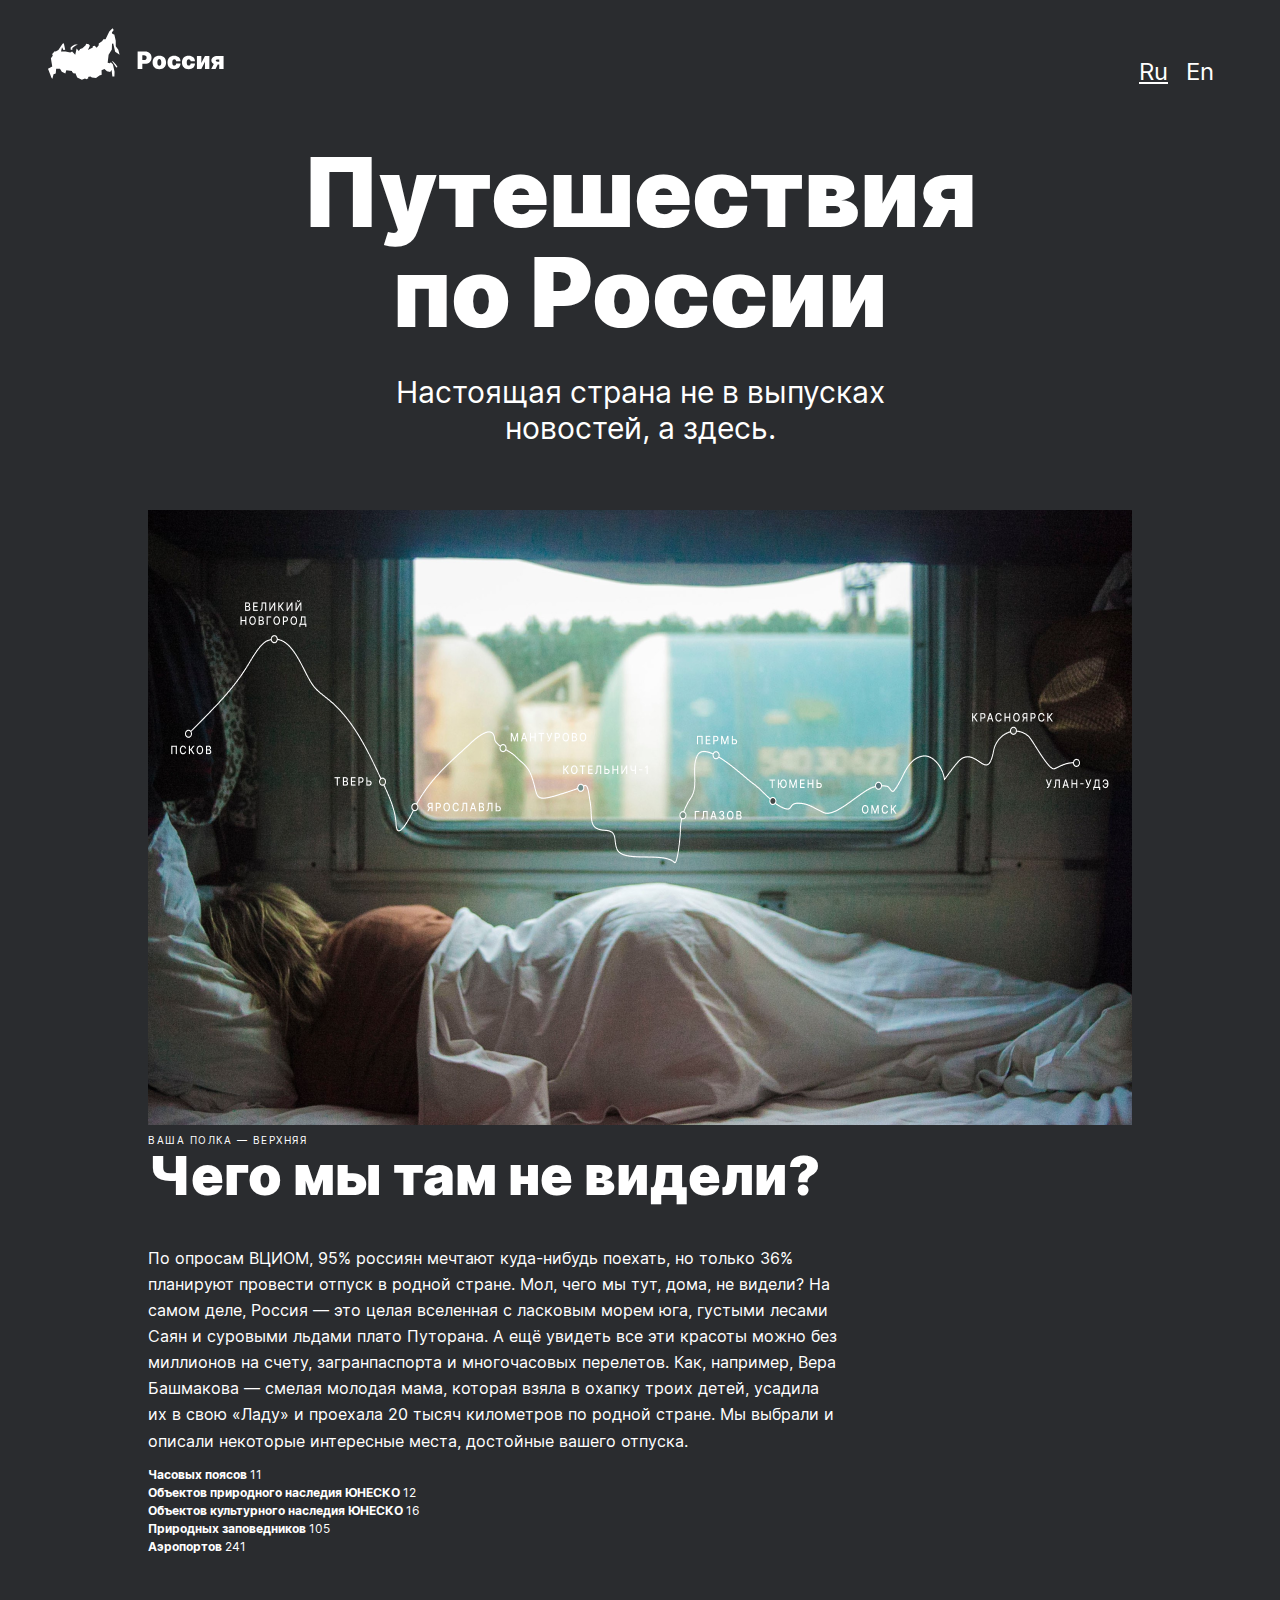
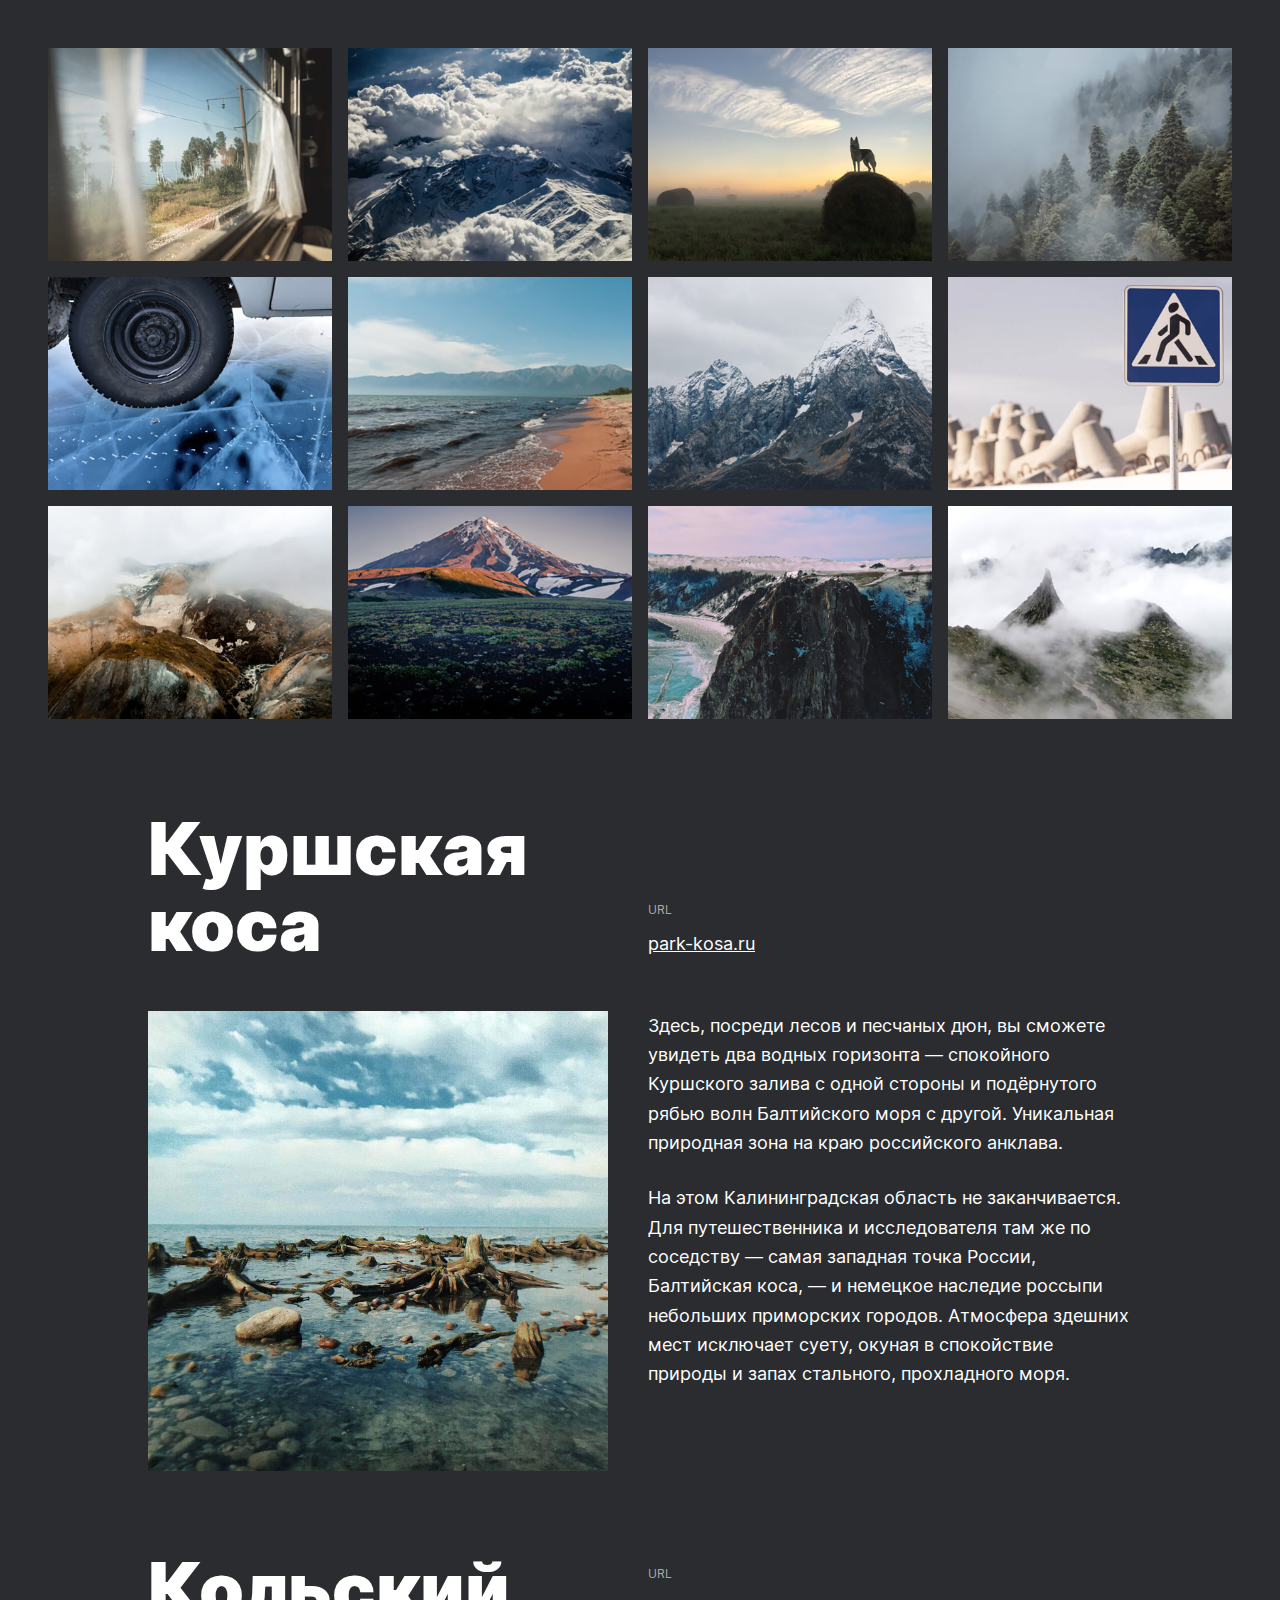
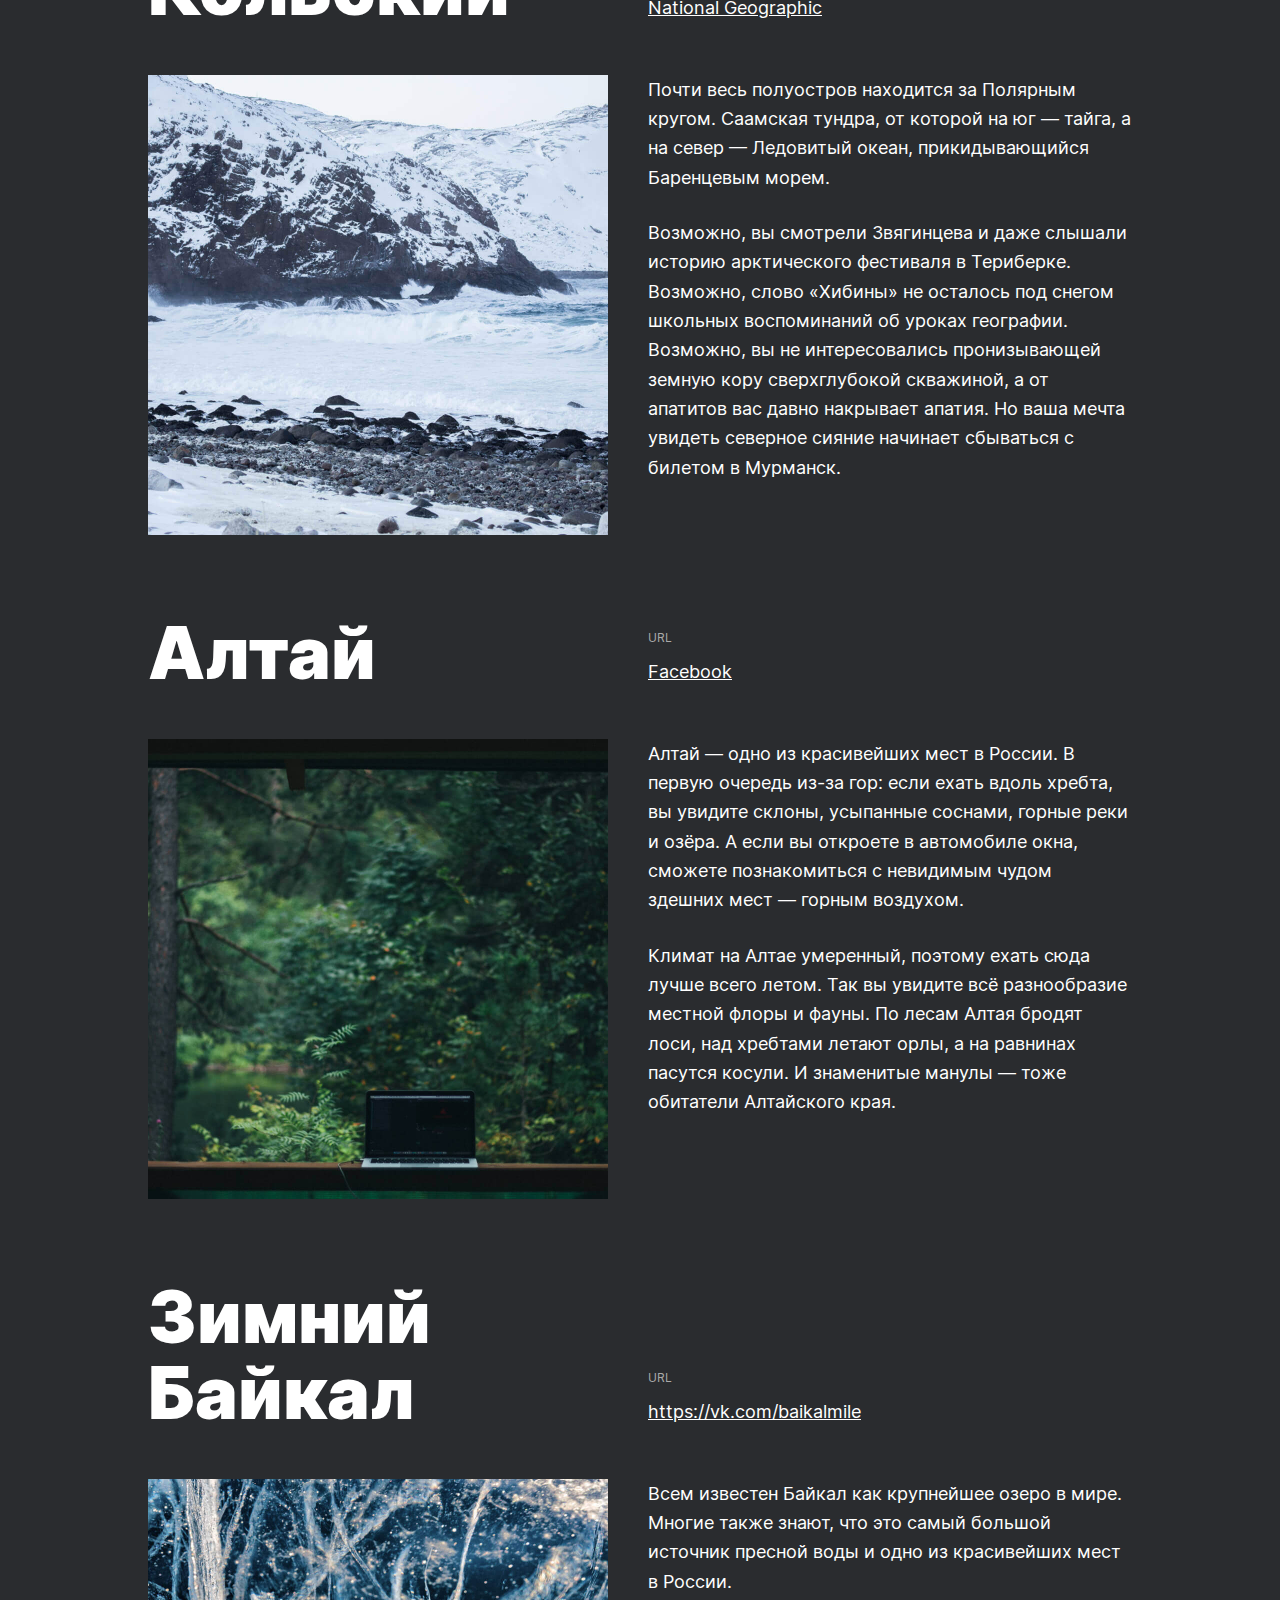
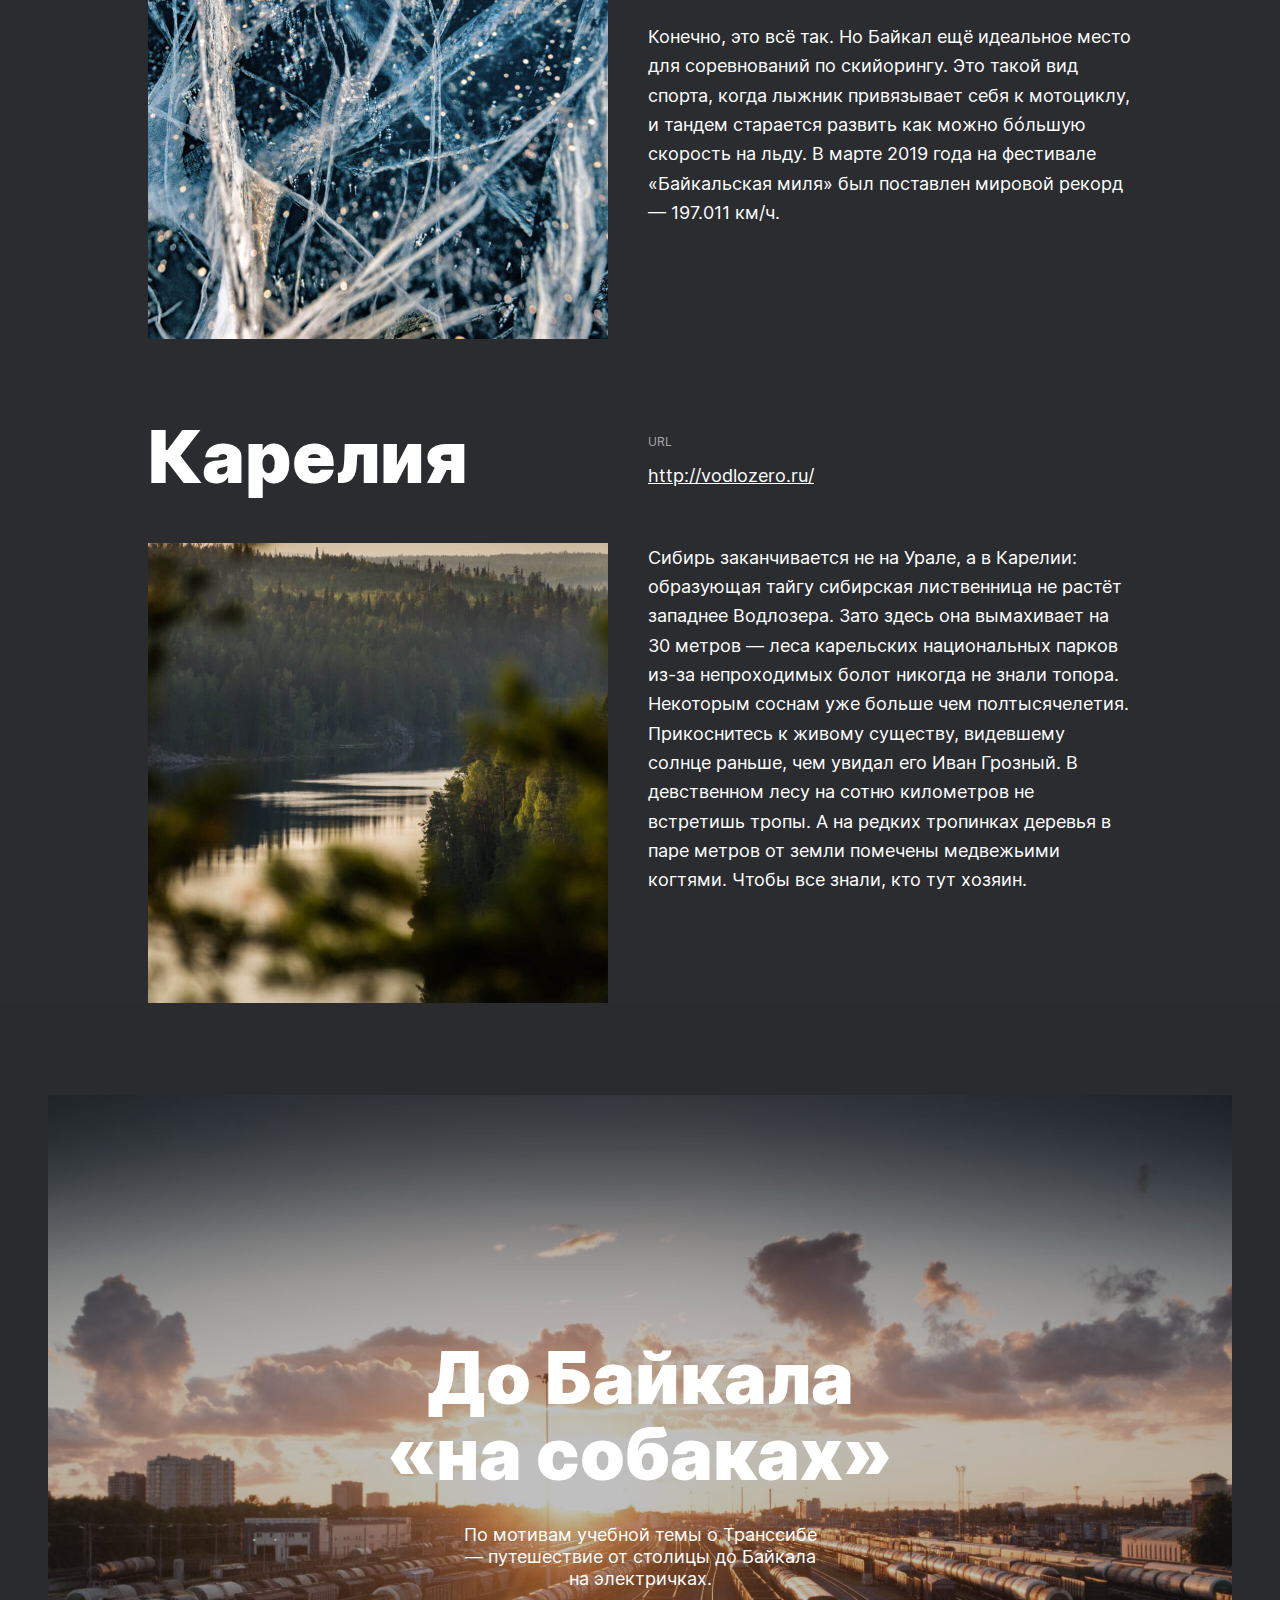
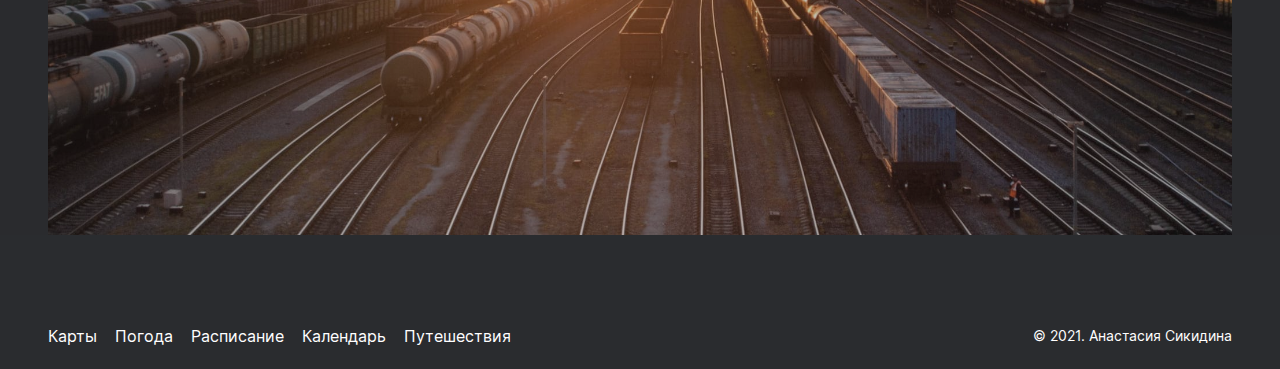
==== commit d75b3a74: "Update index.html" ====
--- a/index.html
+++ b/index.html
@@ -7,7 +7,7 @@
   <link rel="stylesheet" href="./pages/index.css">
 </head>
 
-<body>
+<body class="root">
     
   <div class="page">
 
@@ -16,10 +16,10 @@
         <img class="header__logo" src="./images/header-logo.svg" alt="Россия логотип">
         <ul class="header__lang-links">
             <li>
-              <a href="#" class="header__lang-link header__lang-link_active">Ru</a>
+              <a href="#" class="header__lang-link header__lang-link_active" target="_blank" rel="noopener">Ru</a>
             </li>
             <li>
-              <a href="#" class="header__lang-link">En</a>
+              <a href="#" class="header__lang-link" target="_blank" rel="noopener">En</a>
             </li>
         </ul>
 
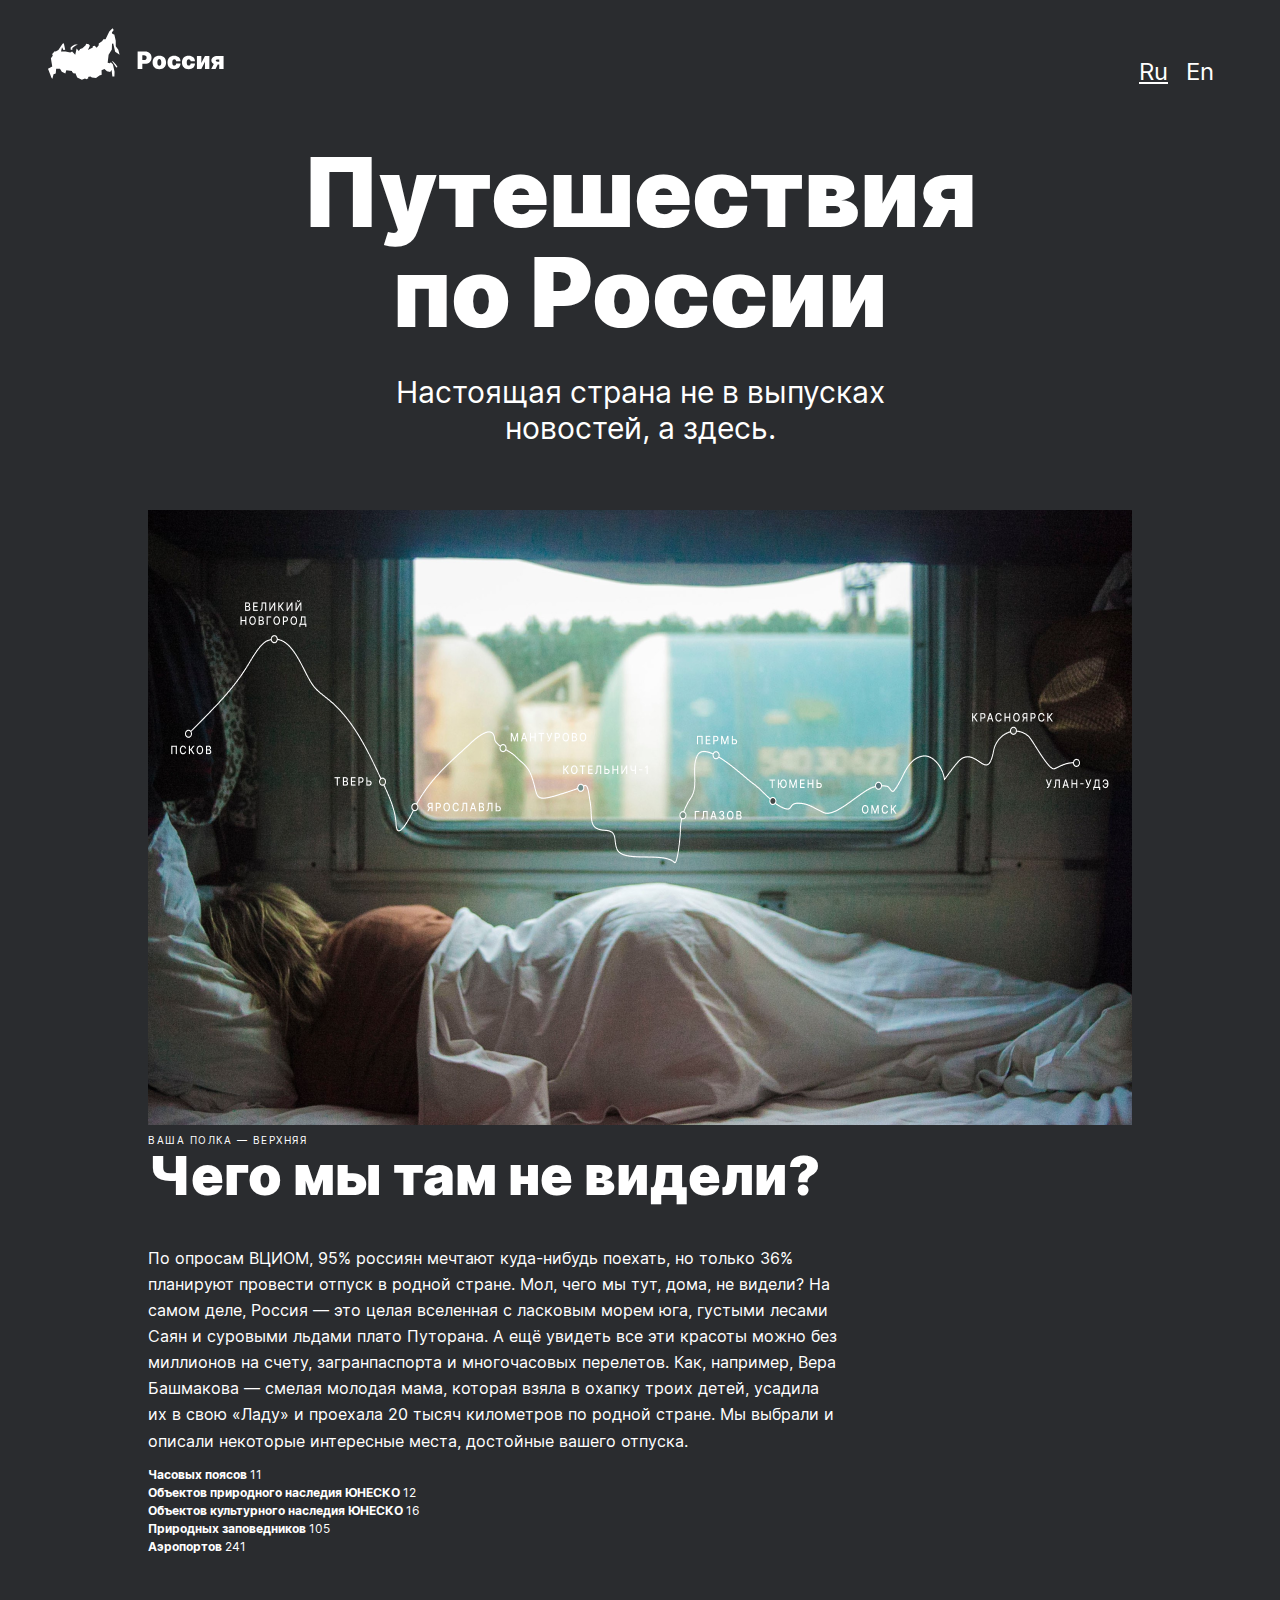
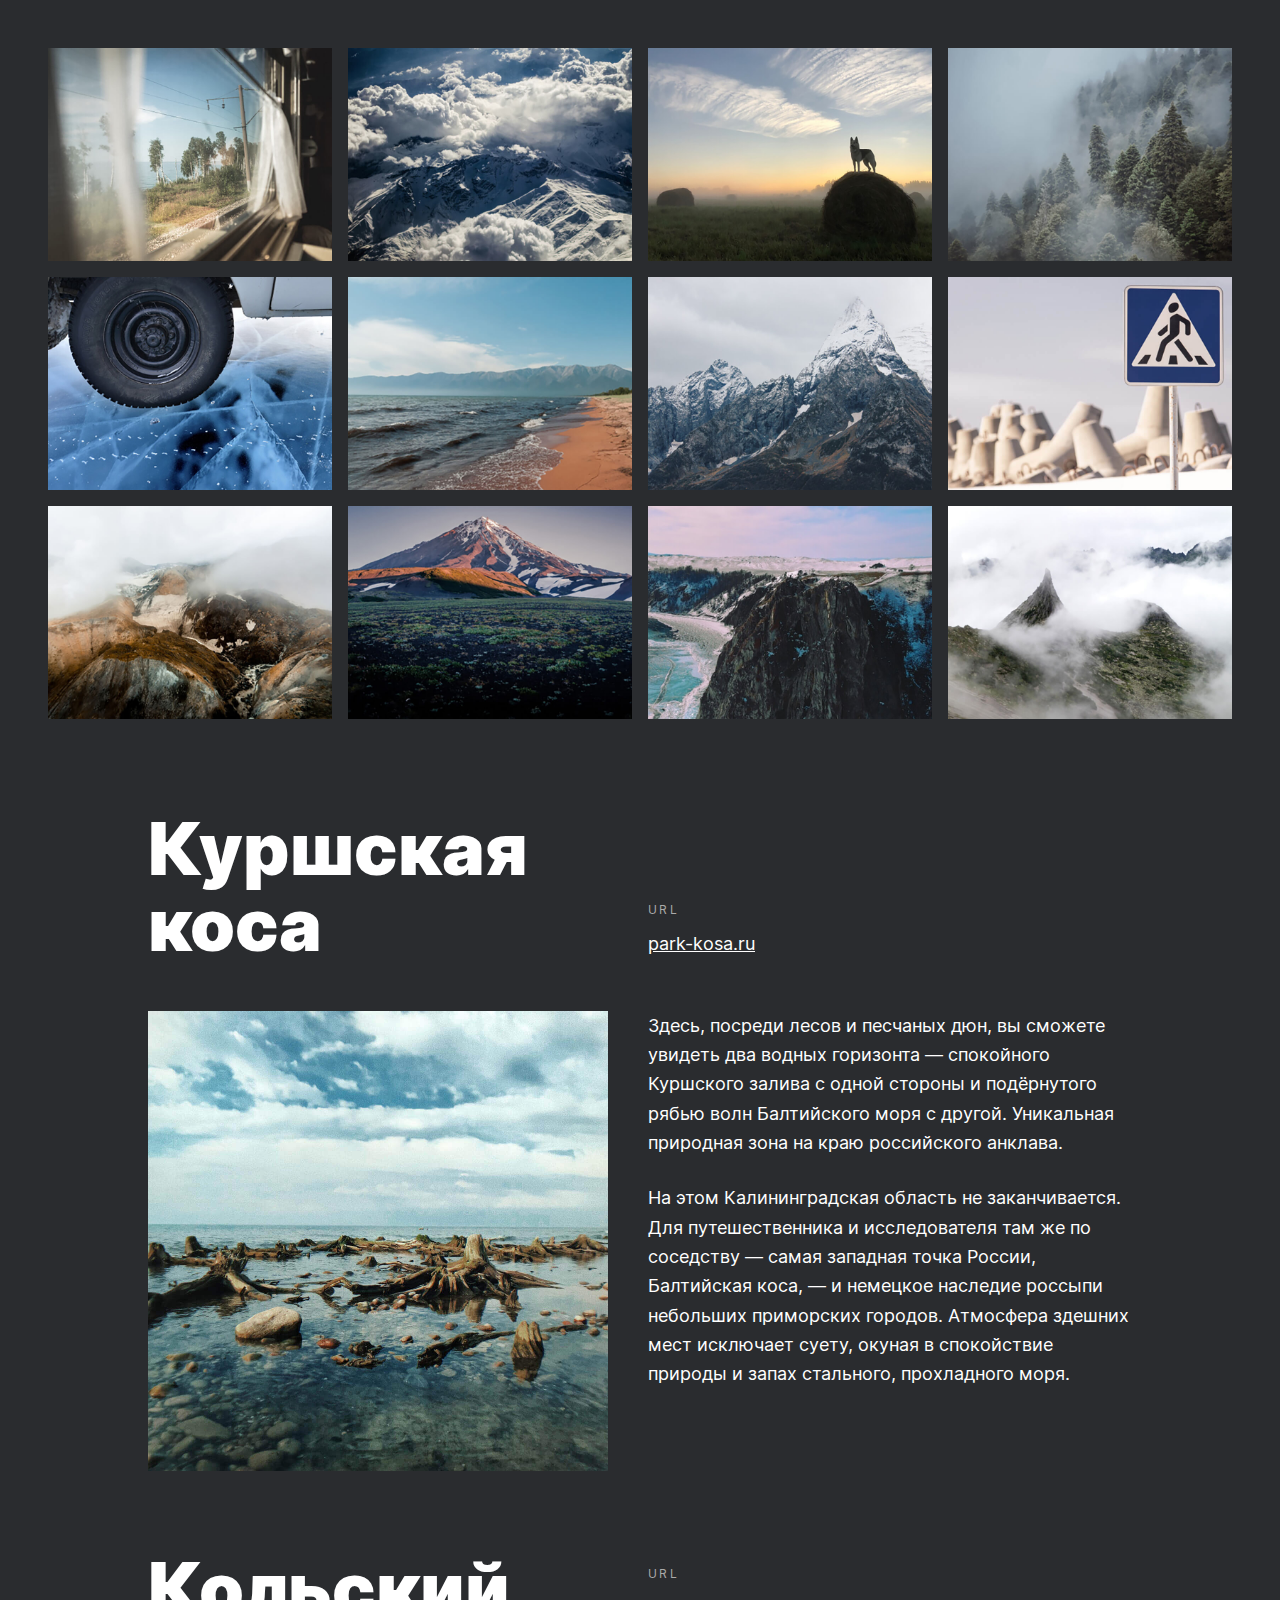
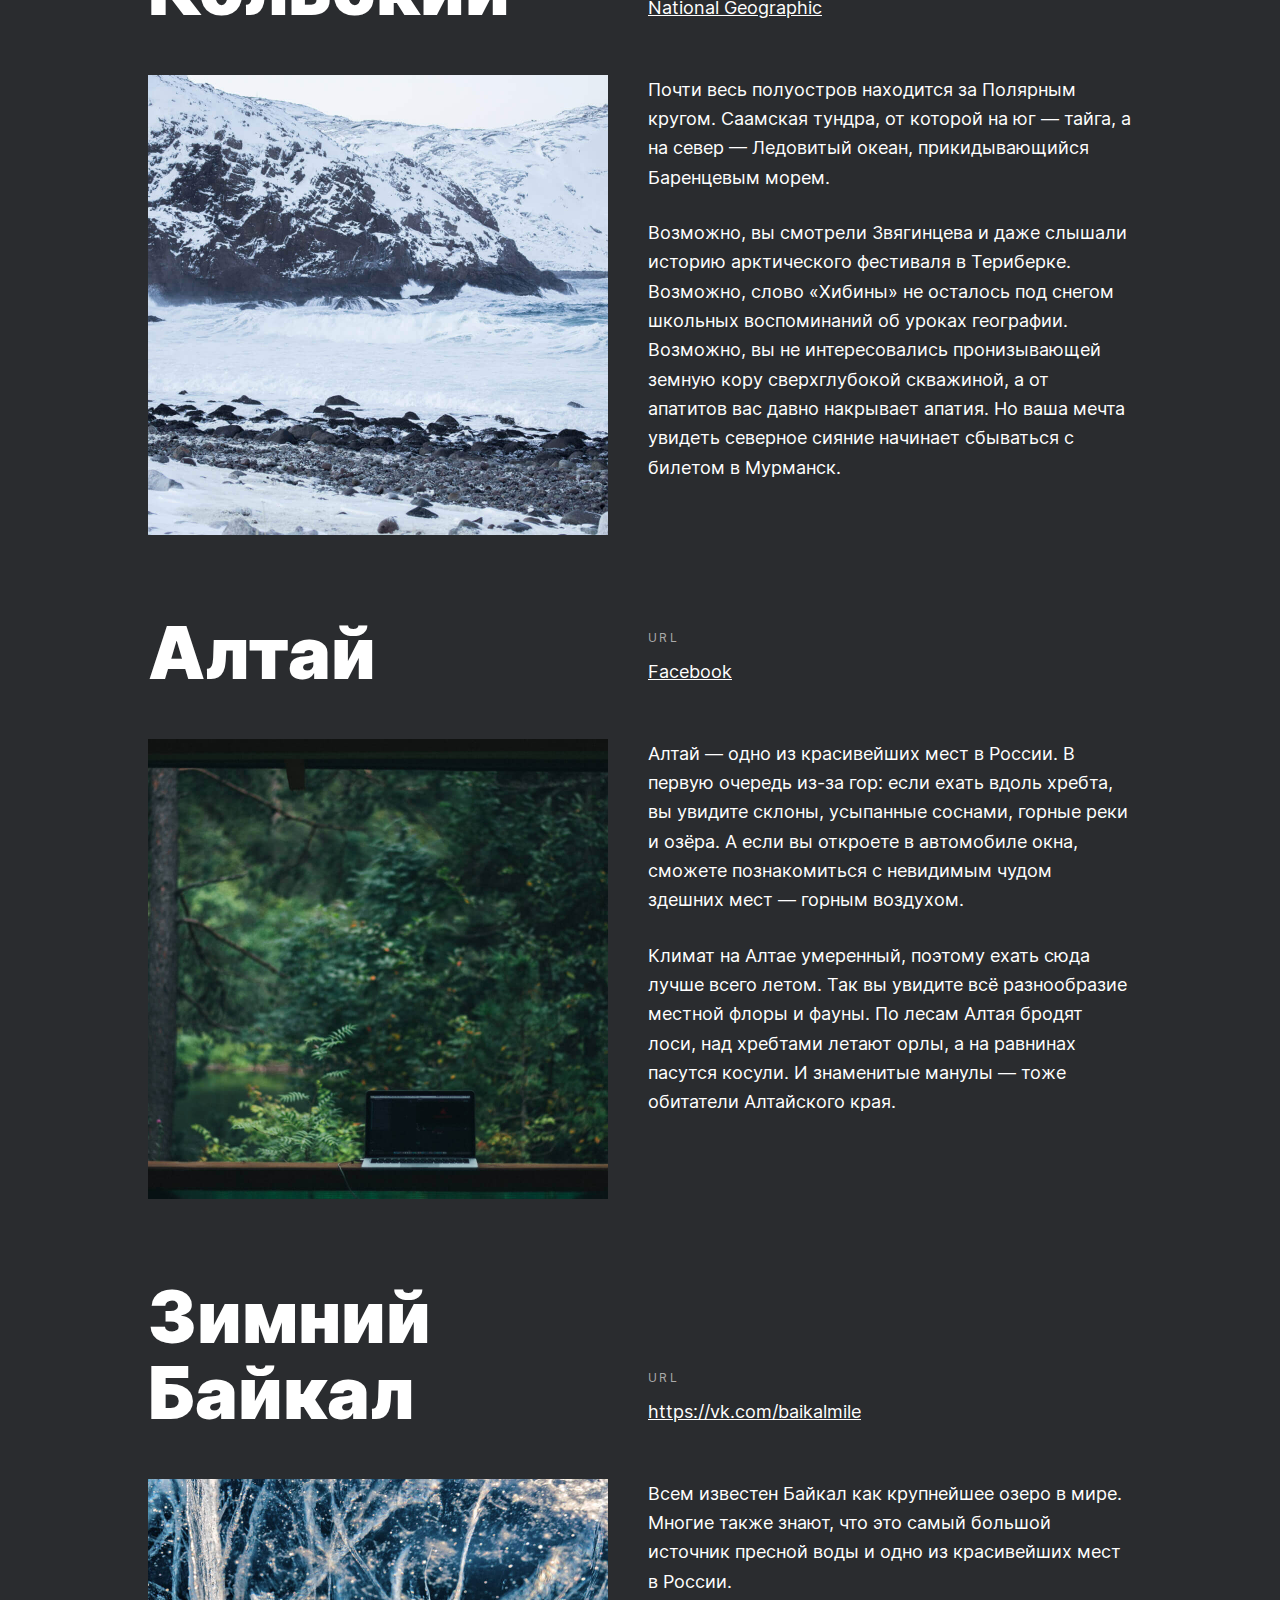
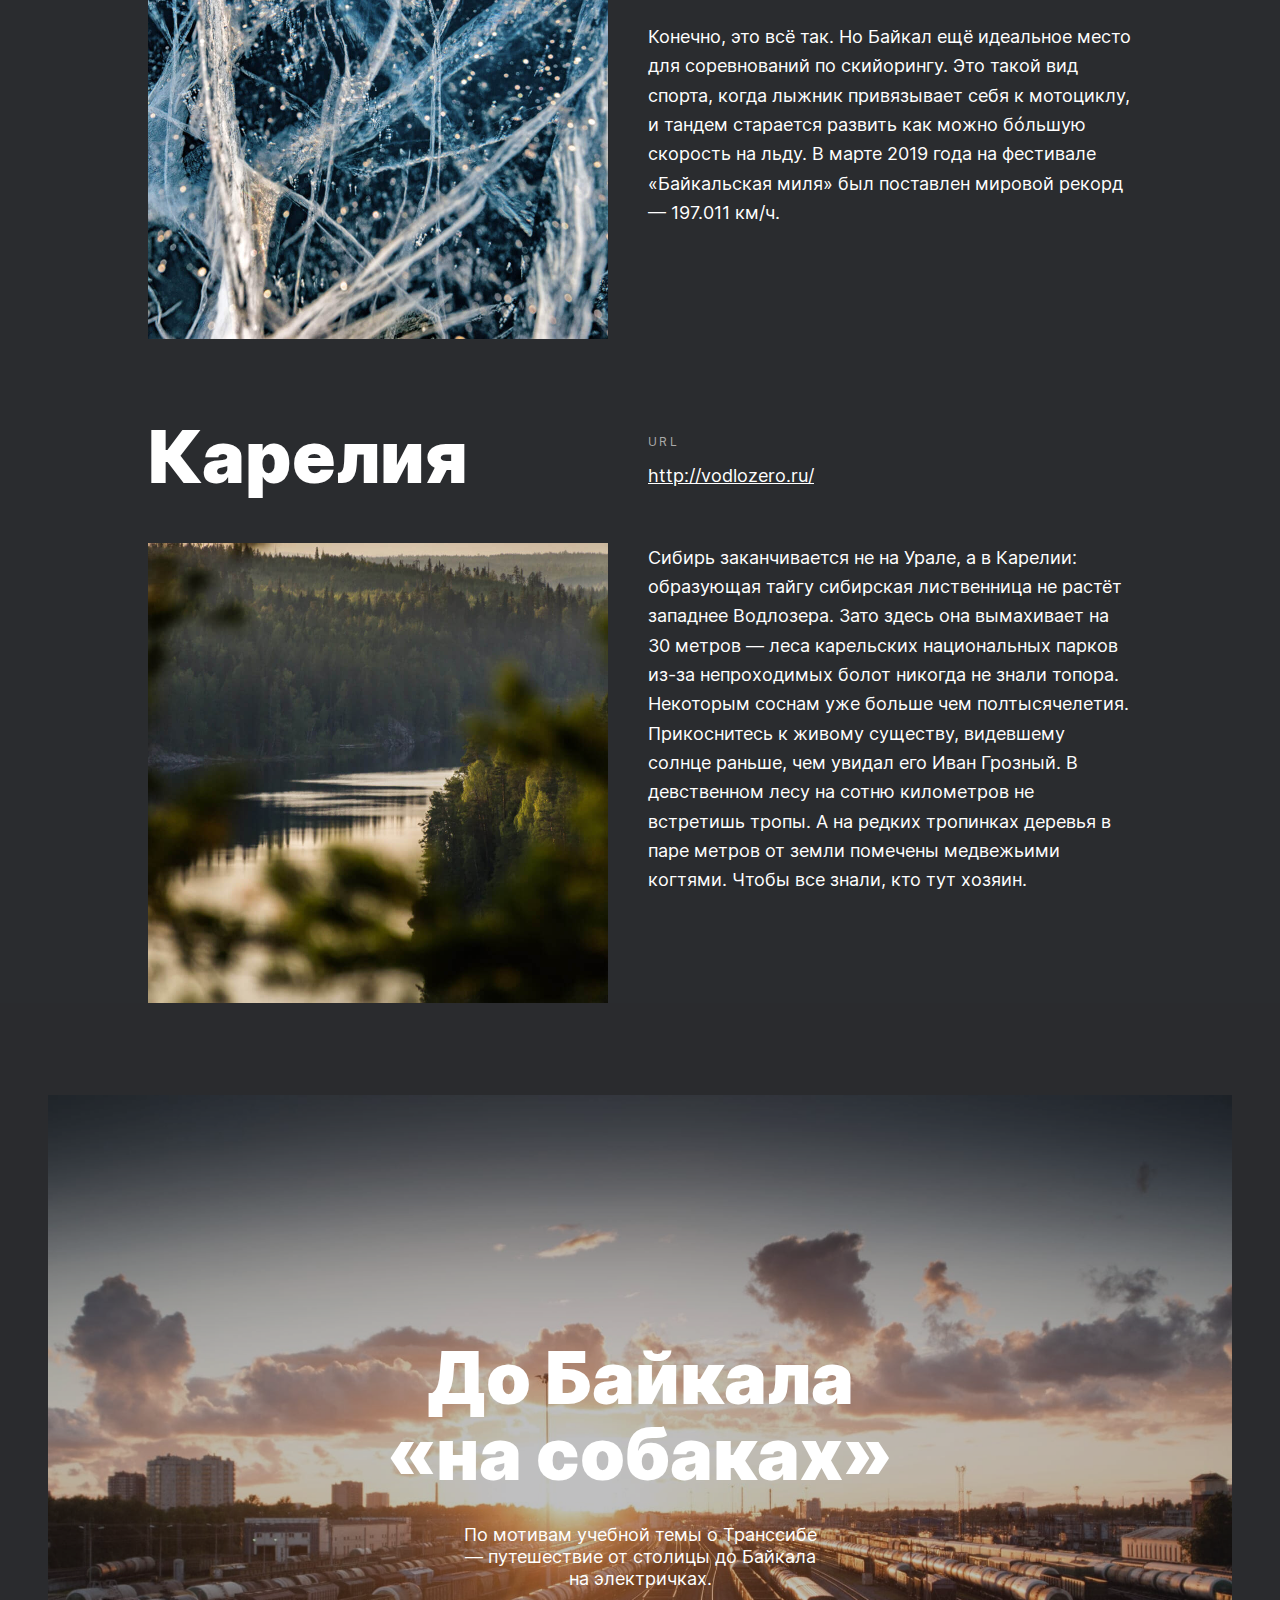
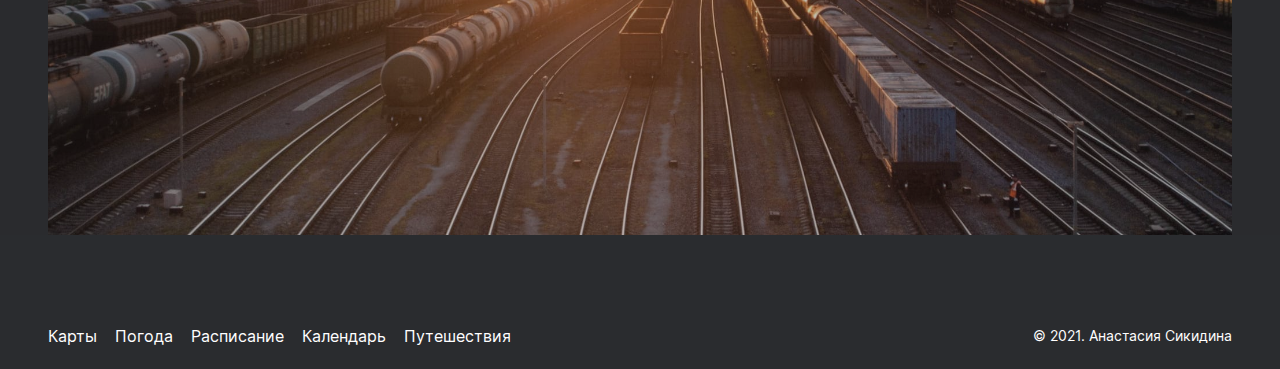
==== commit b9b3ef32: "Update index.html" ====
--- a/index.html
+++ b/index.html
@@ -64,29 +64,29 @@
       </section>
 
       <section class="photo-grid">
-        <img class="photo-grid__item" src="./images/photo-grid-train.jpg" alt="train">
-
-        <img class="photo-grid__item" src="./images/photo-grid-atharva-tulsi.jpg" alt="mountins">
-
-        <img class="photo-grid__item" src="./images/photo-grid-tuman.jpg" alt="fog">
-
-        <img class="photo-grid__item" src="./images/photo-grid-sochi.jpg" alt="sochi">
-
-        <img class="photo-grid__item" src="./images/photo-grid-arisa.jpg" alt="ice">
-
-        <img class="photo-grid__item" src="./images/photo-grid-baikal.jpg" alt="baikal">
-
-        <img class="photo-grid__item" src="./images/photo-grid-elbrus.jpg" alt="elbrus">
-
-        <img class="photo-grid__item" src="./images/photo-grid-kondratiev.jpg" alt="sign">
-
-        <img class="photo-grid__item" src="./images/photo-grid-kamchatka-1.jpg" alt="kamchatka">
-
-        <img class="photo-grid__item" src="./images/photo-grid-kamchatka-2.jpg" alt="kamchatka2">
-
-        <img class="photo-grid__item" src="./images/photo-grid-baikal-2.jpg" alt="baikal2">
-
-        <img class="photo-grid__item" src="./images/photo-grid-ergaki.jpg" alt="ergaki">
+        <img class="photo-grid__item" src="./images/photo-grid-train.jpg" alt="поезд">
+
+        <img class="photo-grid__item" src="./images/photo-grid-atharva-tulsi.jpg" alt="горы">
+
+        <img class="photo-grid__item" src="./images/photo-grid-tuman.jpg" alt="туман">
+
+        <img class="photo-grid__item" src="./images/photo-grid-sochi.jpg" alt="Сочи">
+
+        <img class="photo-grid__item" src="./images/photo-grid-arisa.jpg" alt="лед">
+
+        <img class="photo-grid__item" src="./images/photo-grid-baikal.jpg" alt="Байкал">
+
+        <img class="photo-grid__item" src="./images/photo-grid-elbrus.jpg" alt="Эльбрус">
+
+        <img class="photo-grid__item" src="./images/photo-grid-kondratiev.jpg" alt="дорожный знак">
+
+        <img class="photo-grid__item" src="./images/photo-grid-kamchatka-1.jpg" alt="Камчатка">
+
+        <img class="photo-grid__item" src="./images/photo-grid-kamchatka-2.jpg" alt="Камчатка 2">
+
+        <img class="photo-grid__item" src="./images/photo-grid-baikal-2.jpg" alt="Байкал 2">
+
+        <img class="photo-grid__item" src="./images/photo-grid-ergaki.jpg" alt="Эргаки">
 
       </section>
       
@@ -102,7 +102,7 @@
 
           </div>  
 
-          <img class="place__image" src="./images/place-kosa.jpg" alt="kurshskaiya kosa">
+          <img class="place__image" src="./images/place-kosa.jpg" alt="Куршская коса">
 
           <div class="place__paragraphs">
               <p class="place__paragraph">Здесь, посреди лесов и песчаных дюн, вы сможете
@@ -135,7 +135,7 @@
           
           </div>  
           
-          <img class="place__image" src="./images/place-kolsky.jpg" alt="kolsky">
+          <img class="place__image" src="./images/place-kolsky.jpg" alt="Кольский">
 
           <div class="place__paragraphs">
               <p class="place__paragraph">Почти весь полуостров находится за Полярным 
@@ -170,7 +170,7 @@
 
           </div>
 
-          <img class="place__image" src="./images/place-altai.jpg" alt="altai">
+          <img class="place__image" src="./images/place-altai.jpg" alt="Алтай">
           
           <div class="place__paragraphs">
               <p class="place__paragraph">Алтай — одно из красивейших мест в России. 
@@ -202,7 +202,7 @@
 
           </div>
 
-          <img class="place__image" src="./images/place-winter-baikal.jpg" alt="baikal">
+          <img class="place__image" src="./images/place-winter-baikal.jpg" alt="Зимний Байкал">
 
           <div class="place__paragraphs">
               <p class="place__paragraph">Всем известен Байкал как крупнейшее озеро 
@@ -233,7 +233,7 @@
 
           </div>
 
-          <img class="place__image" src="./images/place-karelia.jpg" alt="karelia">
+          <img class="place__image" src="./images/place-karelia.jpg" alt="Карелия">
           
           <div class="place__paragraphs">
               <p class="place__paragraph">Сибирь заканчивается не на Урале, а в Карелии: 
